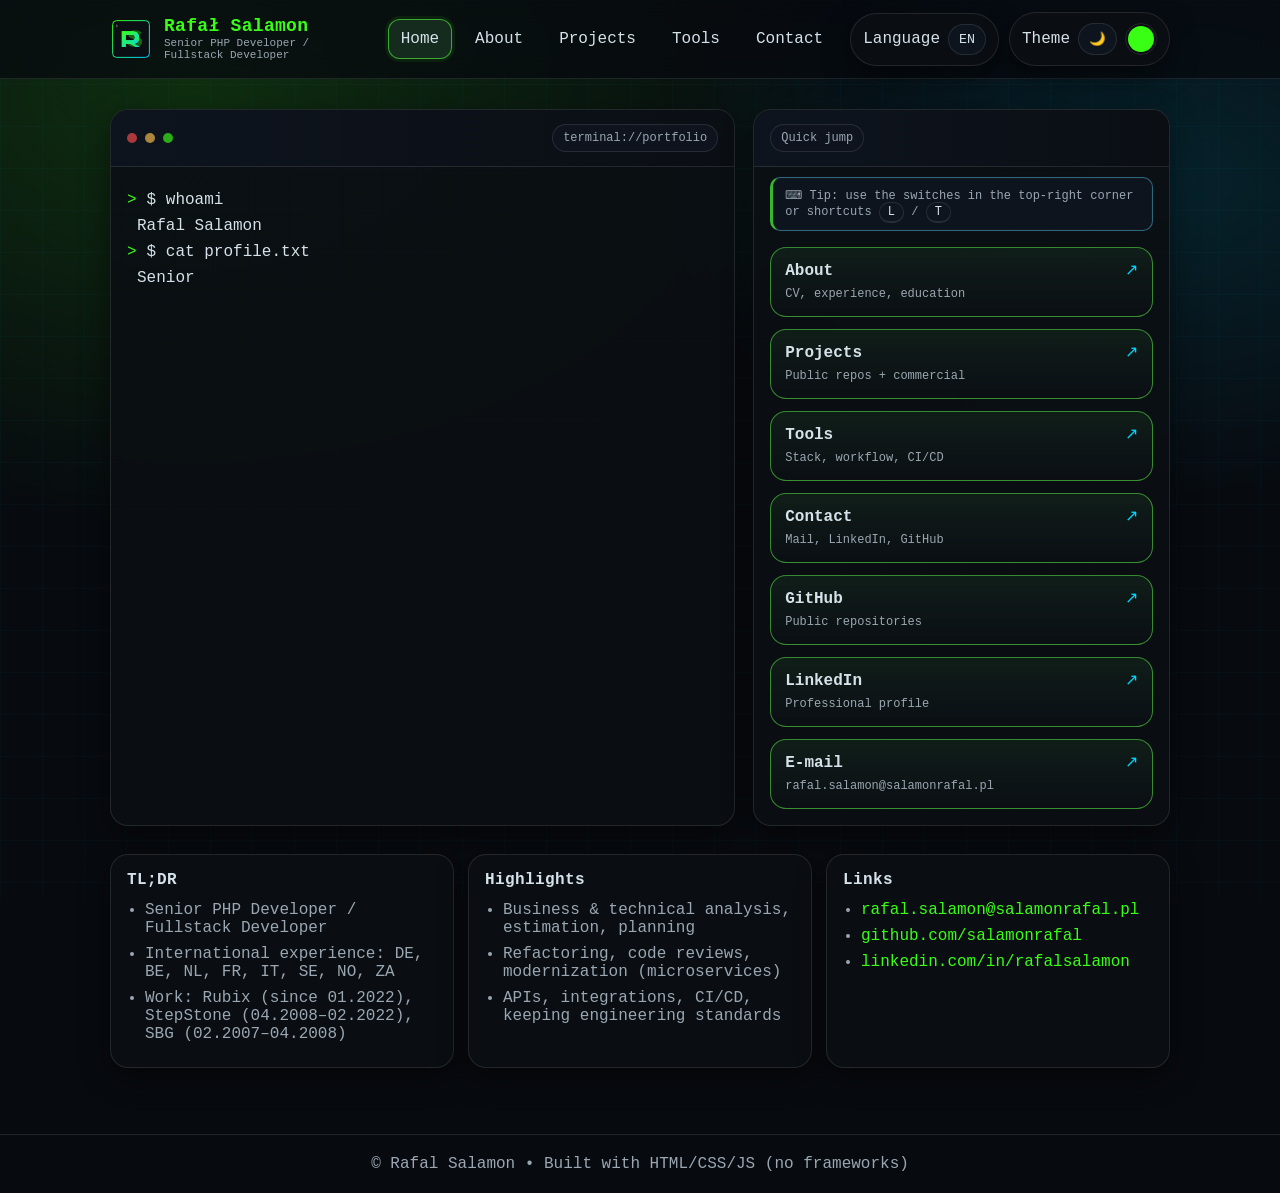
==== index.html @ 71217e41 "Update SEO metadata and add sitemap and robots.txt for improved site indexing" ====
<!doctype html>
<html lang="pl" data-theme="dark">
<head>
  <!-- Google tag (gtag.js) -->
  <script async src="https://www.googletagmanager.com/gtag/js?id=G-Z0D63QZ7HP"></script>
  <script>
    window.dataLayer = window.dataLayer || [];
    function gtag(){dataLayer.push(arguments);}
    gtag('js', new Date());

    gtag('config', 'G-Z0D63QZ7HP');
  </script>
  <meta charset="utf-8" />
  <meta name="viewport" content="width=device-width, initial-scale=1" />
  <meta name="description" content="Portfolio Rafała Salamona: Senior PHP Developer / Fullstack Developer. Projekty, doświadczenie, narzędzia i kontakt." />
  <meta name="robots" content="index,follow,max-image-preview:large" />
  <meta name="author" content="Rafał Salamon" />
  <meta name="theme-color" content="#0b0f12" />

  <link rel="canonical" href="https://www.salamonrafal.pl/" />
  <link rel="icon" href="assets/img/favicon.svg" type="image/svg+xml" />
  <link rel="stylesheet" href="assets/css/styles.css" />

  <meta property="og:locale" content="pl_PL" />
  <meta property="og:type" content="website" />
  <meta property="og:site_name" content="Rafał Salamon Portfolio" />
  <meta property="og:title" content="Rafał Salamon | Senior PHP Developer / Fullstack Developer" />
  <meta property="og:description" content="Portfolio Rafała Salamona: Senior PHP Developer / Fullstack Developer. Projekty, doświadczenie, narzędzia i kontakt." />
  <meta property="og:url" content="https://www.salamonrafal.pl/" />
  <meta property="og:image" content="https://www.salamonrafal.pl/assets/img/profile.jpg" />

  <meta name="twitter:card" content="summary_large_image" />
  <meta name="twitter:title" content="Rafał Salamon | Senior PHP Developer / Fullstack Developer" />
  <meta name="twitter:description" content="Portfolio Rafała Salamona: Senior PHP Developer / Fullstack Developer. Projekty, doświadczenie, narzędzia i kontakt." />
  <meta name="twitter:image" content="https://www.salamonrafal.pl/assets/img/profile.jpg" />

  <title>Rafał Salamon | Senior PHP Developer / Fullstack Developer</title>

  <script type="application/ld+json">{"@context":"https://schema.org","@type":"Person","name":"Rafał Salamon","jobTitle":"Senior PHP Developer / Fullstack Developer","url":"https://www.salamonrafal.pl/","image":"https://www.salamonrafal.pl/assets/img/profile.jpg","sameAs":[],"knowsAbout":["PHP","Laravel","Symfony","JavaScript","TypeScript","Docker","SQL"]}</script>
</head>

<body data-page-title="Rafał Salamon | Senior PHP Developer / Fullstack Developer">
  <header class="topbar">
    <div class="topbar-inner">
      <a class="brand" href="index.html" aria-label="Home">
        <img src="assets/img/logo.svg" alt="RS logo" />
        <div class="title">
          <strong>Rafał Salamon</strong>
          <span data-i18n="home_title">Senior PHP Developer / Fullstack Developer</span>
        </div>
      </a>

      <nav class="nav" aria-label="Primary">
        <a href="index.html" data-i18n="nav_home">Start</a>
        <a href="about.html" data-i18n="nav_about">O mnie</a>
        <a href="projects.html" data-i18n="nav_projects">Moje projekty</a>
        <a href="tools.html" data-i18n="nav_tools">Moje narzędzia</a>
        <a href="contact.html" data-i18n="nav_contact">Kontakt</a>
      </nav>

      <div class="actions">
        <button class="hamburger" data-action="toggle-menu" aria-label="Menu">☰</button>
        <div class="chip" title="Language / Język">
          <span data-i18n="chip_lang">Język</span>
          <button type="button" data-action="toggle-lang">PL</button>
        </div>
        <div class="chip" title="Theme / Motyw">
          <span data-i18n="chip_theme">Motyw</span>
          <button type="button" data-action="toggle-theme">🌙</button>
          <input class="color-input" type="color" data-action="accent-color" value="#39ff14" aria-label="Accent color" />
        </div>
      </div>
    </div>
  </header>

  <div class="mobile-drawer" role="dialog" aria-label="Mobile menu">
    <a href="index.html" data-i18n="nav_home">Start</a>
    <a href="about.html" data-i18n="nav_about">O mnie</a>
    <a href="projects.html" data-i18n="nav_projects">Moje projekty</a>
    <a href="tools.html" data-i18n="nav_tools">Moje narzędzia</a>
    <a href="contact.html" data-i18n="nav_contact">Kontakt</a>
    <div class="mobile-controls">
      <div class="chip mobile-preferences" title="User preferences / Preferencje użytkownika">
        <span data-i18n="chip_prefs">Preferencje</span>
        <div class="prefs-actions">
          <button type="button" data-action="toggle-lang">PL</button>
          <button type="button" data-action="toggle-theme">🌙</button>
          <input class="color-input" type="color" data-action="accent-color" value="#39ff14" aria-label="Accent color" />
        </div>
      </div>
    </div>
  </div>

  <main class="container">
    
<section class="hero">
  <div class="hero-grid">
    <div class="card">
      <div class="card-header">
        <div class="window-dots" aria-hidden="true">
          <span class="dot red"></span><span class="dot yellow"></span><span class="dot green"></span>
        </div>
        <span class="pill">terminal://portfolio</span>
      </div>
      <div class="terminal" id="terminal" aria-live="polite"></div>
    </div>

    <div class="card shortcuts-card">
      <div class="card-header">
        <span class="pill" data-i18n="home_recent">Szybki skrót</span>
      </div>
      <div class="shortcut-hint">⌨ <span data-i18n="home_tip">Wskazówka: użyj przełączników...</span> <span class="kbd">L</span> / <span class="kbd">T</span></div>
      <div class="quick-links">
        <a class="big-link" href="about.html"><strong data-i18n="home_links_about">O mnie</strong><span><span data-lang="pl">CV, doświadczenie, edukacja</span><span data-lang="en" style="display:none">CV, experience, education</span></span></a>
        <a class="big-link" href="projects.html"><strong data-i18n="home_links_projects">Projekty</strong><span><span data-lang="pl">Publiczne repo + komercyjne</span><span data-lang="en" style="display:none">Public repos + commercial</span></span></a>
        <a class="big-link" href="tools.html"><strong data-i18n="home_links_tools">Narzędzia</strong><span><span data-lang="pl">Stack, workflow, CI/CD</span><span data-lang="en" style="display:none">Stack, workflow, CI/CD</span></span></a>
        <a class="big-link" href="contact.html"><strong data-i18n="home_links_contact">Kontakt</strong><span><span data-lang="pl">Mail, LinkedIn, GitHub</span><span data-lang="en" style="display:none">Mail, LinkedIn, GitHub</span></span></a>
        <a class="big-link" href="https://github.com/salamonrafal" target="_blank" rel="noreferrer"><strong data-i18n="home_links_github">GitHub</strong><span><span data-lang="pl">Publiczne repozytoria</span><span data-lang="en" style="display:none">Public repositories</span></span></a>
        <a class="big-link" href="https://www.linkedin.com/in/rafalsalamon/" target="_blank" rel="noreferrer"><strong data-i18n="home_links_linkedin">LinkedIn</strong><span><span data-lang="pl">Profil zawodowy</span><span data-lang="en" style="display:none">Professional profile</span></span></a>
        <a class="big-link" href="mailto:rafal.salamon@salamonrafal.pl"><strong data-i18n="home_links_mail">E‑mail</strong><span>rafal.salamon@salamonrafal.pl</span></a>
      </div>
    </div>
  </div>
</section>

<section class="section">
  <div class="grid-3">
<div data-lang="pl">
    <div class="card list">
      <h2>TL;DR</h2>
      <ul>
        <li>Senior PHP Developer / Fullstack Developer</li>
        <li>Doświadczenie międzynarodowe: DE, BE, NL, FR, IT, SE, NO, RPA</li>
        <li>Praca: Rubix (od 01.2022), StepStone (04.2008–02.2022), SBG (02.2007–04.2008)</li>
      </ul>
    </div>
    <div class="card list">
      <h2>Highlights</h2>
      <ul>
        <li>Analiza biznesowa i techniczna, szacowanie, planowanie prac</li>
        <li>Refactoring, code review, modernizacja architektury (mikroserwisy)</li>
        <li>API, integracje, CI/CD, dbałość o standardy techniczne</li>
      </ul>
    </div>
    <div class="card list">
      <h2>Links</h2>
      <ul>
        <li><a href="mailto:rafal.salamon@salamonrafal.pl">rafal.salamon@salamonrafal.pl</a></li>
        <li><a href="https://github.com/salamonrafal" target="_blank" rel="noreferrer">github.com/salamonrafal</a></li>
        <li><a href="https://www.linkedin.com/in/rafalsalamon/" target="_blank" rel="noreferrer">linkedin.com/in/rafalsalamon</a></li>
      </ul>
    </div>
</div>
<div data-lang="en" style="display:none">
    <div class="card list">
      <h2>TL;DR</h2>
      <ul>
        <li>Senior PHP Developer / Fullstack Developer</li>
        <li>International experience: DE, BE, NL, FR, IT, SE, NO, ZA</li>
        <li>Work: Rubix (since 01.2022), StepStone (04.2008–02.2022), SBG (02.2007–04.2008)</li>
      </ul>
    </div>
    <div class="card list">
      <h2>Highlights</h2>
      <ul>
        <li>Business & technical analysis, estimation, planning</li>
        <li>Refactoring, code reviews, modernization (microservices)</li>
        <li>APIs, integrations, CI/CD, keeping engineering standards</li>
      </ul>
    </div>
    <div class="card list">
      <h2>Links</h2>
      <ul>
        <li><a href="mailto:rafal.salamon@salamonrafal.pl">rafal.salamon@salamonrafal.pl</a></li>
        <li><a href="https://github.com/salamonrafal" target="_blank" rel="noreferrer">github.com/salamonrafal</a></li>
        <li><a href="https://www.linkedin.com/in/rafalsalamon/" target="_blank" rel="noreferrer">linkedin.com/in/rafalsalamon</a></li>
      </ul>
    </div>
</div>
  </div>
</section>

  </main>

  <footer class="footer">
    <div class="footer-text">© Rafał Salamon • Zbudowane w HTML/CSS/JS (bez frameworków)</div>
  </footer>

  <script src="assets/js/app.js"></script>
</body>
</html>
---- assets/css/styles.css ----
/* Rafal Salamon – Terminal Portfolio */
:root{
  --bg: #070a0f;
  --panel: #0b0f14;
  --panel-2: #0f1520;
  --text: #d6e2ea;
  --muted: #9aa7b2;
  --accent: #39ff14;
  --accent-2: #00d4ff;
  --danger:#ff4d4d;
  --border: rgba(255,255,255,.10);
  --shadow: 0 10px 30px rgba(0,0,0,.45);
  --radius: 18px;
  --link: #39ff14;
  --link-bg: rgba(57,255,20,.12);
  --scan: rgba(57,255,20,.06);
  --grid: rgba(0,212,255,.06);
  --focus: rgba(0,212,255,.45);
  --maxw: 1100px;
  --font: ui-monospace, SFMono-Regular, Menlo, Monaco, Consolas, "Liberation Mono", "Courier New", monospace;
}

[data-theme="light"]{
  --bg:#f6f8fb;
  --panel:#ffffff;
  --panel-2:#f1f4f8;
  --text:#0d1520;
  --muted:#4a5563;
  --border: rgba(13,21,32,.12);
  --shadow: 0 10px 30px rgba(13,21,32,.12);
  --scan: rgba(0,212,255,.08);
  --grid: rgba(13,21,32,.05);
  --link:#0b66ff;
  --link-bg: rgba(11,102,255,.10);
}

*{box-sizing:border-box;}
html,body{min-height:100%;}
html{
  background: radial-gradient(1200px 800px at 15% 10%, rgba(57,255,20,.15), transparent 55%),
              radial-gradient(900px 600px at 90% 20%, rgba(0,212,255,.12), transparent 55%),
              var(--bg);
  background-attachment: fixed;
  background-repeat: no-repeat;
  background-size: cover;
}

body{
  margin:0;
  overscroll-behavior: none;
  font-family:var(--font);
  background: transparent;
  color:var(--text);
  overflow-x:hidden;
}

/* subtle grid */
html::before{
  content:"";
  position:fixed; inset:0;
  z-index:-1;
  background-image:
    linear-gradient(to right, var(--grid) 1px, transparent 1px),
    linear-gradient(to bottom, var(--grid) 1px, transparent 1px);
  background-size: 42px 42px;
  pointer-events:none;
  opacity:.55;
}

/* scanline */
html::after{
  content:"";
  position:fixed; inset:-20% 0 0 0;
  z-index:-1;
  background: linear-gradient(to bottom, transparent 0%, var(--scan) 50%, transparent 100%);
  height: 180px;
  animation: scan 8s linear infinite;
  pointer-events:none;
  mix-blend-mode: screen;
  opacity:.85;
}

@keyframes scan{from{transform:translateY(-40vh);}to{transform:translateY(120vh);}}

a{color:var(--link); text-decoration:none;}
a:hover{ text-decoration:underline; }

.container{max-width:var(--maxw); margin:0 auto; padding: 20px;}

/* Topbar */
.topbar{
  position:sticky; top:0; z-index:50;
  backdrop-filter: blur(12px);
  background: color-mix(in oklab, var(--bg) 74%, transparent);
  border-bottom:1px solid var(--border);
}
.topbar-inner{display:flex; align-items:center; justify-content:space-between; gap:14px; padding:12px 20px; max-width:var(--maxw); margin:0 auto;}
.brand{display:flex; align-items:center; gap:12px;}
.brand img{width:42px; height:42px;}
.brand .title{display:flex; flex-direction:column; align-items:flex-start; line-height:1.1; min-width:0;}
.brand .title strong{
  font-size:18px;
  letter-spacing:.3px;
  white-space:nowrap;
  overflow:hidden;
  text-overflow:ellipsis;
}
.brand .title span{font-size:11px; color:var(--muted);}

.nav{display:flex; align-items:center; gap:10px;}
.nav a{
  padding:10px 12px;
  border:1px solid transparent;
  border-radius:12px;
  color:var(--text);
  background:transparent;
  white-space:nowrap;
}
.nav a.active{
  border-color: color-mix(in oklab, var(--accent) 55%, var(--border));
  background: color-mix(in oklab, var(--panel) 86%, var(--accent) 14%);
  box-shadow: 0 0 0 3px rgba(57,255,20,.08);
}
.nav a:hover{border-color:var(--border); background: color-mix(in oklab, var(--panel) 90%, white 10%); text-decoration:none;}

.actions{display:flex; align-items:center; gap:10px;}
.chip{
  display:inline-flex; align-items:center; gap:8px;
  padding:10px 12px;
  border:1px solid var(--border);
  border-radius:999px;
  background: color-mix(in oklab, var(--panel) 92%, transparent);
  box-shadow: var(--shadow);
}
.chip button{
  font-family:inherit;
  border:1px solid var(--border);
  background: color-mix(in oklab, var(--panel-2) 92%, transparent);
  color:var(--text);
  padding:7px 10px;
  border-radius:999px;
  cursor:pointer;
}
.chip button:hover{border-color:color-mix(in oklab, var(--accent-2) 55%, var(--border));}
.color-input{
  width:32px;
  height:32px;
  padding:0;
  border:1px solid var(--border);
  border-radius:999px;
  background:transparent;
  cursor:pointer;
}
.color-input::-webkit-color-swatch-wrapper{padding:2px;}
.color-input::-webkit-color-swatch{
  border:none;
  border-radius:999px;
}
.color-input::-moz-color-swatch{
  border:none;
  border-radius:999px;
}

/* Mobile menu */
.hamburger{display:none; width:44px; height:44px; border-radius:12px; border:1px solid var(--border); background: color-mix(in oklab, var(--panel) 92%, transparent); color:var(--text); cursor:pointer;}
.hamburger:focus{outline:3px solid var(--focus); outline-offset:2px;}

.mobile-drawer{
  position:fixed; top:64px; right:16px; left:16px;
  background: var(--panel);
  border:1px solid var(--border);
  border-radius: var(--radius);
  box-shadow: var(--shadow);
  padding:12px;
  display:none;
  z-index:60;
}
.mobile-drawer.open{display:block; animation: pop .14s ease-out;}
@keyframes pop{from{transform:translateY(-8px); opacity:.0;}to{transform:translateY(0); opacity:1;}}
.mobile-drawer a{display:block; padding:12px 12px; border-radius:12px; border:1px solid var(--border); margin:8px 0; color:var(--text); background: color-mix(in oklab, var(--panel-2) 90%, transparent);} 

/* Main */
.hero{padding: 10px 0 18px;}
.hero-grid{display:grid; grid-template-columns: 1.2fr .8fr; gap:18px; align-items:stretch;}

.card{
  background: color-mix(in oklab, var(--panel) 94%, transparent);
  border:1px solid var(--border);
  border-radius: var(--radius);
  box-shadow: var(--shadow);
  overflow:hidden;
}
.contact-card{overflow:visible;}
.card-header{
  display:flex; align-items:center; justify-content:space-between;
  padding:14px 16px;
  border-bottom:1px solid var(--border);
  background: linear-gradient(90deg, color-mix(in oklab, var(--panel-2) 85%, transparent), color-mix(in oklab, var(--panel) 85%, transparent));
}
.shortcut-hint{
  margin:10px 16px 0;
  padding:10px 12px;
  color:var(--muted);
  font-size:12px;
  line-height:1.35;
  border:1px solid color-mix(in oklab, var(--accent-2) 35%, var(--border));
  border-left:3px solid color-mix(in oklab, var(--accent) 65%, var(--border));
  border-radius:10px;
  background: color-mix(in oklab, var(--panel-2) 92%, transparent);
  box-shadow: inset 0 0 0 1px rgba(255,255,255,.02);
}
.window-dots{display:flex; gap:8px;}
.dot{width:10px; height:10px; border-radius:50%; background:rgba(255,255,255,.15);}
.dot.red{background:rgba(255,77,77,.65);} .dot.yellow{background:rgba(255,196,77,.65);} .dot.green{background:rgba(57,255,20,.65);}

.terminal{padding:16px; min-height:280px; position:relative;}
.terminal .line{display:flex; gap:10px; margin:8px 0;}
.prompt{color:var(--accent);}
.cursor{display:inline-block; width:10px; height:18px; background:var(--accent); margin-left:4px; animation: blink 1.1s step-end infinite; vertical-align:middle;}
@keyframes blink{50%{opacity:0;}}

.kbd{border:1px solid var(--border); border-bottom-width:2px; background: color-mix(in oklab, var(--panel-2) 92%, transparent); padding:2px 8px; border-radius:10px; color:var(--text);}

.quick-links{display:flex; flex-wrap:wrap; gap:12px; padding:16px;}
.big-link{
  flex:1 1 190px;
  border:1px solid color-mix(in oklab, var(--accent) 45%, var(--border));
  border-radius:16px;
  padding:14px 14px;
  background: linear-gradient(180deg, color-mix(in oklab, var(--link-bg) 65%, var(--panel) 35%), var(--panel));
  color:var(--text);
  text-decoration:none;
  position:relative;
}
.big-link strong{display:block; margin-bottom:4px;}
.big-link span{color:var(--muted); font-size:12px;}
.big-link:hover{box-shadow: 0 14px 34px rgba(0,0,0,.25);}
.big-link::after{content: '↗'; position:absolute; top:12px; right:14px; color:var(--accent-2);}

.section{padding: 10px 0 46px;}
.section.section-compact{padding-bottom:18px;}
.section h2{margin:0 0 12px; font-size:16px; letter-spacing:.4px;}

.grid-3{display:grid; grid-template-columns: repeat(3, 1fr); gap:14px;}
.grid-2{display:grid; grid-template-columns: repeat(2, 1fr); gap:14px;}

/* Fix: language wrappers should not break CSS grids (children act as grid items) */
.grid-3 > [data-lang],
.grid-2 > [data-lang]{
  display: contents;
}

.pill{display:inline-flex; align-items:center; gap:8px; padding:6px 10px; border-radius:999px; border:1px solid var(--border); background: color-mix(in oklab, var(--panel-2) 90%, transparent); color:var(--muted); font-size:12px;}

.list{padding:16px;}
.list ul{margin:0; padding-left:18px; color:var(--muted);} 
.list li{margin:8px 0;}

.project-card{padding:16px;}
.project-card h3{margin:0 0 8px; font-size:14px;}
.tags{display:flex; flex-wrap:wrap; gap:8px; margin:10px 0 14px;}
.tag{font-size:12px; padding:4px 10px; border-radius:999px; border:1px solid var(--border); background: color-mix(in oklab, var(--panel-2) 90%, transparent); color:var(--muted);}
.project-actions{display:flex; gap:10px; flex-wrap:wrap;}
.btn{
  display:inline-flex; align-items:center; justify-content:center;
  gap:8px;
  padding:10px 12px;
  border-radius:12px;
  border:1px solid color-mix(in oklab, var(--accent-2) 30%, var(--border));
  background: color-mix(in oklab, var(--panel-2) 88%, transparent);
  color:var(--text);
  text-decoration:none;
  cursor:pointer;
}
.btn.primary{border-color: color-mix(in oklab, var(--accent) 45%, var(--border)); background: color-mix(in oklab, var(--link-bg) 75%, var(--panel) 25%);} 
.btn:hover{text-decoration:none;} 

.method-icon{
  display:inline-flex;
  align-items:center;
  justify-content:center;
  min-width:24px;
  height:24px;
  padding:0 6px;
  border-radius:8px;
  border:1px solid var(--border);
  background: color-mix(in oklab, var(--panel) 88%, transparent);
  color:var(--muted);
  font-size:11px;
  line-height:1;
}

.button-group{
  display:inline-flex;
  align-items:stretch;
}
.button-group > .btn{
  border-radius:0;
}
.button-group > .btn:first-child{
  border-top-left-radius:12px;
  border-bottom-left-radius:12px;
}
.button-group > .btn:last-child{
  border-top-right-radius:12px;
  border-bottom-right-radius:12px;
}
.button-group > .btn + .btn{
  margin-left:-1px;
}

.copy-icon-btn{
  position:relative;
  min-width:42px;
  padding:10px;
  line-height:1;
}
.copy-icon-btn::after{
  content: attr(data-tooltip);
  position:absolute;
  left:50%;
  top:calc(100% + 8px);
  transform:translateX(-50%);
  opacity:0;
  pointer-events:none;
  white-space:nowrap;
  font-size:12px;
  color:var(--text);
  background: color-mix(in oklab, var(--panel-2) 94%, transparent);
  border:1px solid var(--border);
  border-radius:10px;
  padding:6px 8px;
  box-shadow: var(--shadow);
  transition: opacity .14s ease, top .14s ease;
  z-index:20;
}
.copy-icon-btn:hover::after,
.copy-icon-btn:focus-visible::after{
  opacity:1;
  top:calc(100% + 10px);
}

.form{padding:16px;}
.field{display:flex; flex-direction:column; gap:8px; margin:12px 0;}
label{font-size:12px; color:var(--muted);} 
input, textarea{
  font-family:inherit;
  border:1px solid var(--border);
  border-radius:14px;
  padding:12px;
  background: color-mix(in oklab, var(--panel-2) 92%, transparent);
  color:var(--text);
}
textarea{min-height:120px; resize:vertical;}
input:focus, textarea:focus{outline:3px solid var(--focus); outline-offset:2px;}






/* About: photo + summary (single panel) */
.profile-combo{
  display:flex;
  gap:16px;
  padding:16px;
  align-items:flex-start;
}
.profile-media{flex: 0 0 auto;}
.profile-summary{flex: 1 1 auto; min-width: 0;}
.profile-summary ul{margin:0; padding-left:18px; color:var(--muted);}
.profile-summary li{margin:8px 0;}
.profile-summary a{
  overflow-wrap:anywhere;
  word-break:break-word;
}

.profile-img{
  width:100%;
  display:block;
  border-radius: 16px;
  border:1px solid var(--border);
  box-shadow: 0 12px 30px rgba(0,0,0,.18);
  aspect-ratio: 1 / 1;
  object-fit: cover;
}
.profile-img--sm{
  width: 160px;
  height: 160px;
}

@media (max-width: 900px){
  .profile-combo{flex-direction:column;}
  .profile-img--sm{width: 100%; height: auto; max-width: 320px;}
}

.footer{border-top:1px solid var(--border); padding:20px; color:var(--muted); text-align:center;}

/* Responsive */
@media (max-width: 900px){
  .hero-grid{grid-template-columns:1fr;}
  .grid-3{grid-template-columns:1fr;}
  .grid-2{grid-template-columns:1fr;}
  .nav{display:none;}
  .hamburger{display:inline-flex; align-items:center; justify-content:center;}
}

@media (max-width: 768px){
  .hero{padding:10px 0 14px;}
  .topbar-inner{
    flex-wrap:nowrap;
    gap:8px;
  }
  .brand{
    flex:1 1 auto;
    min-width:0;
  }
  .actions{
    flex:0 0 auto;
    gap:6px;
  }
  .actions .chip{
    display:none;
  }
  .mobile-controls{
    margin-top:10px;
    display:block;
  }
  .mobile-controls .chip{
    width:100%;
    justify-content:flex-start;
    box-shadow:none;
  }
  .mobile-preferences{
    display:flex;
    align-items:center;
    gap:8px;
    flex-wrap:nowrap;
  }
  .mobile-preferences > span{
    white-space:nowrap;
  }
  .prefs-actions{
    margin-left:auto;
    display:inline-flex;
    align-items:center;
    gap:6px;
    flex-wrap:nowrap;
  }
  .profile-media{
    width:100%;
    display:flex;
    justify-content:center;
  }
}

@media (max-width: 480px){
  .container{padding:12px;}
  .hero{padding:10px 0 12px;}
  .topbar-inner{
    flex-wrap:nowrap;
    gap:8px;
    padding:10px 12px;
  }
  .brand{
    flex:1 1 auto;
    min-width:0;
    gap:10px;
  }
  .brand img{width:34px; height:34px;}
  .brand .title strong{font-size:16px;}
  .brand .title span{display:none;}
  .actions{
    flex:0 0 auto;
    justify-content:flex-end;
    gap:6px;
  }
  .chip{padding:6px 8px;}
  .actions .chip > span{display:none;}
  .mobile-drawer{top:106px; left:12px; right:12px;}
  .card-header{padding:12px;}
  .pill{font-size:11px; padding:5px 8px;}
  .quick-links{padding:12px;}
  .button-group{
    width:100%;
    min-width:0;
  }
  .button-group > .btn:first-child{
    flex:1 1 auto;
    min-width:0;
    justify-content:flex-start;
    overflow:hidden;
    text-overflow:ellipsis;
    white-space:nowrap;
  }
  .button-group > .copy-icon-btn{
    flex:0 0 42px;
  }
  .mobile-preferences > span{
    display:inline-flex;
    font-size:12px;
  }
  .profile-combo{
    padding:12px;
    gap:10px;
  }
  .profile-media{
    width:100%;
    display:flex;
    justify-content:center;
  }
  .profile-img--sm{
    width:120px;
    height:120px;
    max-width:120px;
  }
  .profile-summary ul{
    padding-left:16px;
  }
}

@media (max-width: 360px){
  .topbar-inner{padding:8px 10px;}
  .brand .title strong{
    font-size:14px;
    white-space:nowrap;
    overflow:hidden;
    text-overflow:ellipsis;
    max-width:130px;
  }
  .actions{gap:4px;}
  .chip{padding:5px 6px;}
  .chip button{padding:6px 8px;}
  .color-input{width:28px; height:28px;}
  .mobile-drawer{top:100px; left:10px; right:10px;}
}

/* Reduced motion */
@media (prefers-reduced-motion: reduce){
  html::after{animation:none;}
  .cursor{animation:none;}
}
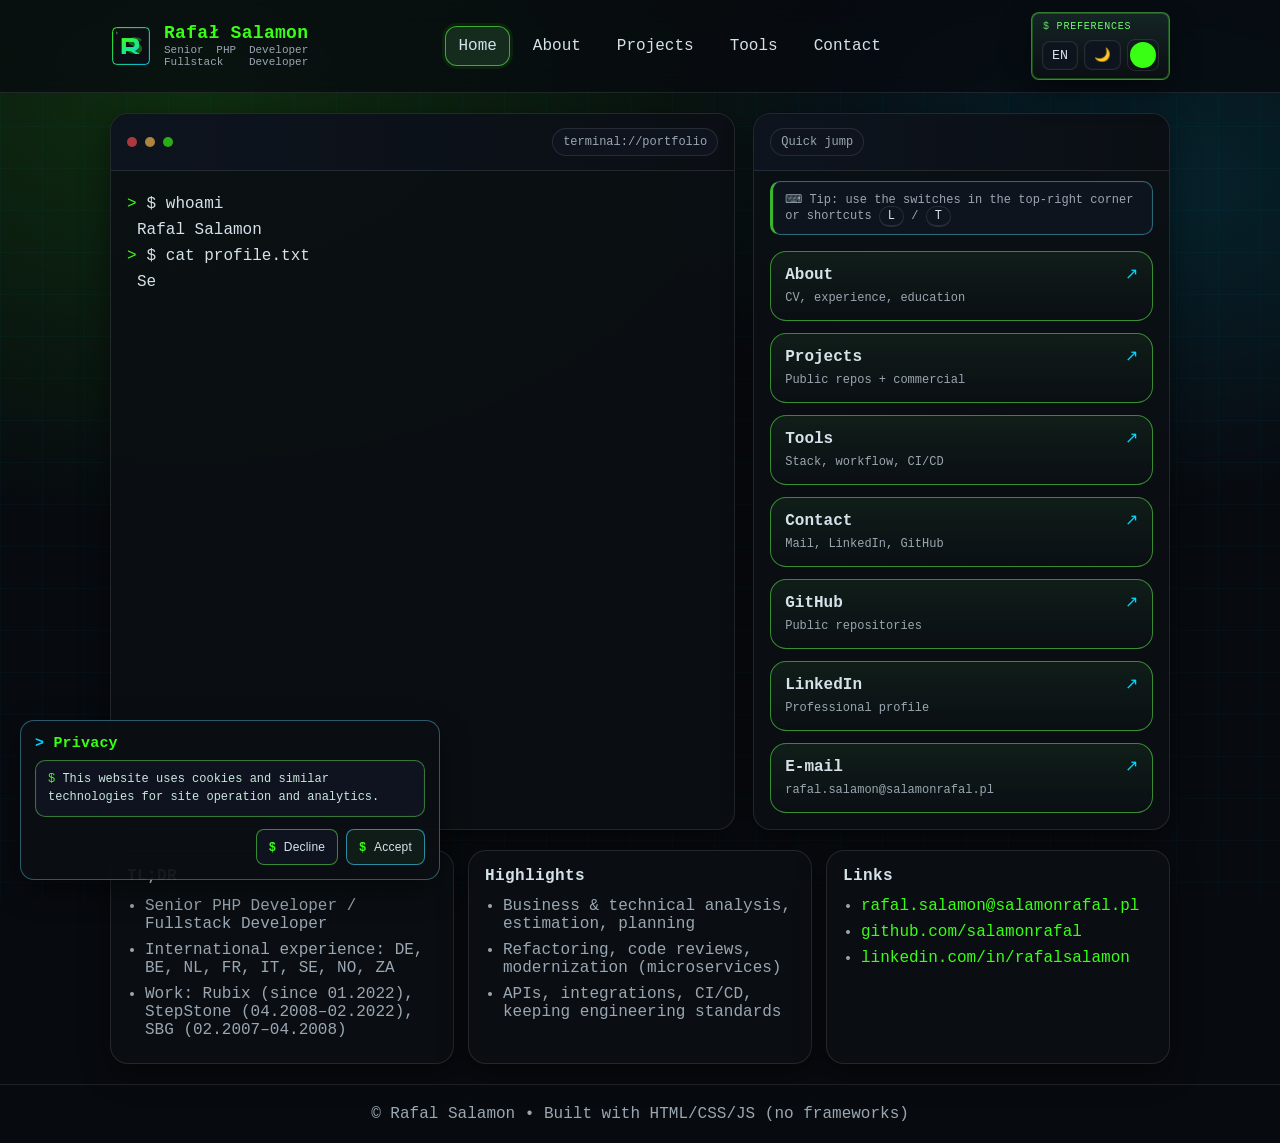
==== commit 2a9281cf: "Refactor user preferences controls and improve layout consistency across all pages" ====
--- a/index.html
+++ b/index.html
@@ -46,7 +46,8 @@
         <img src="assets/img/logo.svg" alt="RS logo" />
         <div class="title">
           <strong>Rafał Salamon</strong>
-          <span data-i18n="home_title">Senior PHP Developer / Fullstack Developer</span>
+          <span data-i18n="home_title">Senior PHP Developer
+Fullstack Developer</span>
         </div>
       </a>
 
@@ -60,14 +61,13 @@
 
       <div class="actions">
         <button class="hamburger" data-action="toggle-menu" aria-label="Menu">☰</button>
-        <div class="chip" title="Language / Język">
-          <span data-i18n="chip_lang">Język</span>
-          <button type="button" data-action="toggle-lang">PL</button>
-        </div>
-        <div class="chip" title="Theme / Motyw">
-          <span data-i18n="chip_theme">Motyw</span>
-          <button type="button" data-action="toggle-theme">🌙</button>
-          <input class="color-input" type="color" data-action="accent-color" value="#39ff14" aria-label="Accent color" />
+        <div class="chip preferences-chip">
+          <span class="prefs-heading" data-i18n="chip_prefs">Preferencje</span>
+          <div class="prefs-actions">
+            <button type="button" data-action="toggle-lang" data-i18n-tooltip="prefs_lang_hint" data-tooltip="Przełącza język strony">PL</button>
+            <button type="button" data-action="toggle-theme" data-i18n-tooltip="prefs_theme_hint" data-tooltip="Przełącza motyw jasny/ciemny">🌙</button>
+            <span class="prefs-color-wrap" data-i18n-tooltip="prefs_color_hint" data-tooltip="Zmienia kolor akcentu interfejsu"><input class="color-input" type="color" data-action="accent-color" value="#39ff14" aria-label="Accent color" /></span>
+          </div>
         </div>
       </div>
     </div>
--- a/assets/css/styles.css
+++ b/assets/css/styles.css
@@ -97,15 +97,24 @@
 .topbar-inner{display:flex; align-items:center; justify-content:space-between; gap:14px; padding:12px 20px; max-width:var(--maxw); margin:0 auto;}
 .brand{display:flex; align-items:center; gap:12px;}
 .brand img{width:42px; height:42px;}
-.brand .title{display:flex; flex-direction:column; align-items:flex-start; line-height:1.1; min-width:0;}
+.brand .title{display:flex; flex-direction:column; align-items:stretch; line-height:1.1; min-width:0;}
 .brand .title strong{
+  display:block;
   font-size:18px;
   letter-spacing:.3px;
   white-space:nowrap;
   overflow:hidden;
   text-overflow:ellipsis;
 }
-.brand .title span{font-size:11px; color:var(--muted);}
+.brand .title span{
+  display:block;
+  width:100%;
+  font-size:11px;
+  color:var(--muted);
+  white-space:pre-line;
+  text-align:justify;
+  text-align-last:justify;
+}
 
 .nav{display:flex; align-items:center; gap:10px;}
 .nav a{
@@ -142,6 +151,81 @@
   cursor:pointer;
 }
 .chip button:hover{border-color:color-mix(in oklab, var(--accent-2) 55%, var(--border));}
+.preferences-chip{
+  flex-direction:column;
+  align-items:flex-start;
+  gap:6px;
+  border-radius:8px;
+  padding:8px 10px;
+  border-color: color-mix(in oklab, var(--accent) 38%, var(--border));
+  background: linear-gradient(
+    180deg,
+    color-mix(in oklab, var(--panel-2) 92%, var(--accent) 8%),
+    color-mix(in oklab, var(--panel) 96%, transparent)
+  );
+  box-shadow:
+    inset 0 0 0 1px color-mix(in oklab, var(--accent) 24%, transparent),
+    var(--shadow);
+}
+.prefs-heading{
+  font-size:10px;
+  color:color-mix(in oklab, var(--accent) 78%, var(--text) 22%);
+  line-height:1.2;
+  margin-left:1px;
+  letter-spacing:.08em;
+  text-transform:uppercase;
+}
+.prefs-heading::before{
+  content: "$ ";
+  opacity:.85;
+}
+.prefs-actions{
+  display:inline-flex;
+  align-items:center;
+  gap:6px;
+  flex-wrap:nowrap;
+  margin-left:0;
+}
+.preferences-chip .prefs-actions button{
+  border-radius:8px;
+  padding:6px 9px;
+  background: color-mix(in oklab, var(--panel-2) 90%, transparent);
+  box-shadow: inset 0 0 0 1px rgba(255,255,255,.02);
+}
+.preferences-chip .color-input{
+  border-radius:8px;
+}
+.preferences-chip .prefs-color-wrap{
+  display:inline-flex;
+  align-items:center;
+}
+.preferences-chip .prefs-actions [data-i18n-tooltip]{
+  position:relative;
+}
+.preferences-chip .prefs-actions [data-i18n-tooltip]::after{
+  content: attr(data-tooltip);
+  position:absolute;
+  left:50%;
+  top:calc(100% + 8px);
+  transform:translateX(-50%);
+  opacity:0;
+  pointer-events:none;
+  white-space:nowrap;
+  font-size:11px;
+  color:var(--text);
+  background: color-mix(in oklab, var(--panel-2) 96%, transparent);
+  border:1px solid color-mix(in oklab, var(--accent) 35%, var(--border));
+  border-radius:8px;
+  padding:5px 8px;
+  box-shadow: var(--shadow);
+  z-index:30;
+  transition: opacity .12s ease, transform .12s ease;
+}
+.preferences-chip .prefs-actions [data-i18n-tooltip]:hover::after,
+.preferences-chip .prefs-actions [data-i18n-tooltip]:focus-visible::after{
+  opacity:1;
+  transform:translateX(-50%) translateY(2px);
+}
 .color-input{
   width:32px;
   height:32px;
@@ -167,12 +251,16 @@
 
 .mobile-drawer{
   position:fixed; top:64px; right:16px; left:16px;
+  bottom:16px;
   background: var(--panel);
   border:1px solid var(--border);
   border-radius: var(--radius);
   box-shadow: var(--shadow);
   padding:12px;
   display:none;
+  overflow-y:auto;
+  overscroll-behavior:contain;
+  -webkit-overflow-scrolling: touch;
   z-index:60;
 }
 .mobile-drawer.open{display:block; animation: pop .14s ease-out;}
@@ -180,7 +268,7 @@
 .mobile-drawer a{display:block; padding:12px 12px; border-radius:12px; border:1px solid var(--border); margin:8px 0; color:var(--text); background: color-mix(in oklab, var(--panel-2) 90%, transparent);} 
 
 /* Main */
-.hero{padding: 10px 0 18px;}
+.hero{padding:0;}
 .hero-grid{display:grid; grid-template-columns: 1.2fr .8fr; gap:18px; align-items:stretch;}
 
 .card{
@@ -191,6 +279,10 @@
   overflow:hidden;
 }
 .contact-card{overflow:visible;}
+.contact-card .card-header{
+  border-top-left-radius: var(--radius);
+  border-top-right-radius: var(--radius);
+}
 .card-header{
   display:flex; align-items:center; justify-content:space-between;
   padding:14px 16px;
@@ -237,9 +329,31 @@
 .big-link:hover{box-shadow: 0 14px 34px rgba(0,0,0,.25);}
 .big-link::after{content: '↗'; position:absolute; top:12px; right:14px; color:var(--accent-2);}
 
-.section{padding: 10px 0 46px;}
-.section.section-compact{padding-bottom:18px;}
+.section{padding:0;}
+.section.section-compact{padding:0;}
+.container > .hero,
+.container > .section{
+  margin:0;
+}
+.container > .hero + .section,
+.container > .section + .section,
+.container > .section + .hero{
+  margin-top:20px;
+}
 .section h2{margin:0 0 12px; font-size:16px; letter-spacing:.4px;}
+.projects-subsection-title{
+  margin: 4px 0 14px;
+  padding:10px 12px;
+  font-size:16px;
+  letter-spacing:.5px;
+  border:1px solid color-mix(in oklab, var(--accent-2) 30%, var(--border));
+  border-left:3px solid color-mix(in oklab, var(--accent) 65%, var(--border));
+  border-radius:12px;
+  background: linear-gradient(90deg, color-mix(in oklab, var(--panel-2) 92%, transparent), color-mix(in oklab, var(--panel) 90%, transparent));
+}
+.projects-subsection-title + .grid-3{
+  margin-bottom:20px;
+}
 
 .grid-3{display:grid; grid-template-columns: repeat(3, 1fr); gap:14px;}
 .grid-2{display:grid; grid-template-columns: repeat(2, 1fr); gap:14px;}
@@ -396,6 +510,150 @@
 
 .footer{border-top:1px solid var(--border); padding:20px; color:var(--muted); text-align:center;}
 
+.back-to-top{
+  position: fixed;
+  right: 20px;
+  bottom: 20px;
+  z-index: 80;
+  display: inline-flex;
+  align-items: center;
+  gap: 8px;
+  padding: 10px 14px;
+  border-radius: 12px;
+  border: 1px solid color-mix(in oklab, var(--accent) 45%, var(--border));
+  background: color-mix(in oklab, var(--panel-2) 90%, transparent);
+  color: var(--text);
+  font-family: inherit;
+  font-size: 12px;
+  cursor: pointer;
+  box-shadow: var(--shadow);
+  opacity: 0;
+  transform: translateY(10px);
+  pointer-events: none;
+  transition: opacity .14s ease, transform .14s ease, border-color .14s ease, background .14s ease;
+}
+.back-to-top-icon{
+  position: relative;
+  width: 14px;
+  height: 14px;
+  border: 1px solid color-mix(in oklab, var(--accent) 45%, var(--border));
+  border-radius: 4px;
+  background: color-mix(in oklab, var(--panel) 85%, transparent);
+}
+.back-to-top-icon::before{
+  content: "";
+  position: absolute;
+  left: 6px;
+  top: 3px;
+  width: 1px;
+  height: 7px;
+  background: var(--accent);
+}
+.back-to-top-icon::after{
+  content: "";
+  position: absolute;
+  left: 4px;
+  top: 3px;
+  width: 5px;
+  height: 5px;
+  border-top: 1px solid var(--accent);
+  border-left: 1px solid var(--accent);
+  transform: rotate(45deg);
+}
+.back-to-top:hover{
+  border-color: var(--border);
+  background: color-mix(in oklab, var(--panel) 90%, white 10%);
+}
+.back-to-top:focus-visible{
+  outline: 3px solid var(--focus);
+  outline-offset: 2px;
+}
+.back-to-top.is-visible{
+  opacity: 1;
+  transform: translateY(0);
+  pointer-events: auto;
+}
+
+.privacy-popup{
+  position: fixed;
+  left: 20px;
+  bottom: 20px;
+  z-index: 90;
+  width: min(420px, calc(100vw - 24px));
+  padding: 14px;
+  border: 1px solid color-mix(in oklab, var(--accent-2) 30%, var(--border));
+  border-radius: 14px;
+  background: color-mix(in oklab, var(--panel) 95%, transparent);
+  box-shadow: var(--shadow);
+  animation: pop .14s ease-out;
+  transition: opacity .16s ease, transform .16s ease;
+}
+.privacy-popup.is-hidden{
+  opacity: 0;
+  transform: translateY(8px);
+}
+.privacy-popup-title{
+  margin: 0 0 8px;
+  font-size: 15px;
+  color: var(--accent);
+  letter-spacing: .2px;
+}
+.privacy-popup-title::before{
+  content: "> ";
+  color: var(--accent-2);
+}
+.privacy-popup-text{
+  margin: 0;
+  padding: 10px 12px;
+  border: 1px solid color-mix(in oklab, var(--accent) 35%, var(--border));
+  border-radius: 10px;
+  background: color-mix(in oklab, var(--panel-2) 94%, transparent);
+  color: color-mix(in oklab, var(--text) 90%, var(--accent) 10%);
+  font-size: 12px;
+  line-height: 1.45;
+  box-shadow: inset 0 0 0 1px rgba(255,255,255,.02);
+}
+.privacy-popup-text::before{
+  content: "$ ";
+  color: var(--accent);
+}
+.privacy-popup-actions{
+  display: flex;
+  justify-content: flex-end;
+  gap: 8px;
+  margin-top: 12px;
+}
+.privacy-popup-actions .btn{
+  border-radius: 8px;
+  border-color: color-mix(in oklab, var(--accent) 45%, var(--border));
+  background: color-mix(in oklab, var(--panel-2) 94%, transparent);
+  font-size: 12px;
+  letter-spacing: .2px;
+}
+.privacy-popup-actions .btn::before{
+  content: "$";
+  color: var(--accent);
+  font-weight: 700;
+}
+.privacy-popup-actions .btn.primary{
+  border-color: color-mix(in oklab, var(--accent-2) 55%, var(--border));
+  background: color-mix(in oklab, var(--link-bg) 62%, var(--panel) 38%);
+}
+.privacy-popup-actions .btn:hover{
+  background: color-mix(in oklab, var(--panel) 85%, white 15%);
+  border-color: var(--accent-2);
+}
+.privacy-popup-actions .btn:focus-visible{
+  outline: 2px solid color-mix(in oklab, var(--accent-2) 55%, var(--focus));
+  outline-offset: 1px;
+}
+
+@media (min-width: 901px){
+  .back-to-top{
+    right: max(20px, calc((100vw - var(--maxw)) / 2 + 20px));
+  }
+}
+
 /* Responsive */
 @media (max-width: 900px){
   .hero-grid{grid-template-columns:1fr;}
@@ -403,25 +661,7 @@
   .grid-2{grid-template-columns:1fr;}
   .nav{display:none;}
   .hamburger{display:inline-flex; align-items:center; justify-content:center;}
-}
-
-@media (max-width: 768px){
-  .hero{padding:10px 0 14px;}
-  .topbar-inner{
-    flex-wrap:nowrap;
-    gap:8px;
-  }
-  .brand{
-    flex:1 1 auto;
-    min-width:0;
-  }
-  .actions{
-    flex:0 0 auto;
-    gap:6px;
-  }
-  .actions .chip{
-    display:none;
-  }
+  .actions .chip{display:none;}
   .mobile-controls{
     margin-top:10px;
     display:block;
@@ -447,6 +687,50 @@
     gap:6px;
     flex-wrap:nowrap;
   }
+}
+
+@media (max-width: 768px){
+  .hero{padding:0;}
+  .topbar-inner{
+    flex-wrap:nowrap;
+    gap:8px;
+  }
+  .brand{
+    flex:1 1 auto;
+    min-width:0;
+  }
+  .actions{
+    flex:0 0 auto;
+    gap:6px;
+  }
+  .actions .chip{
+    display:none;
+  }
+  .mobile-controls{
+    margin-top:10px;
+    display:block;
+  }
+  .mobile-controls .chip{
+    width:100%;
+    justify-content:flex-start;
+    box-shadow:none;
+  }
+  .mobile-preferences{
+    display:flex;
+    align-items:center;
+    gap:8px;
+    flex-wrap:nowrap;
+  }
+  .mobile-preferences > span{
+    white-space:nowrap;
+  }
+  .prefs-actions{
+    margin-left:auto;
+    display:inline-flex;
+    align-items:center;
+    gap:6px;
+    flex-wrap:nowrap;
+  }
   .profile-media{
     width:100%;
     display:flex;
@@ -455,8 +739,8 @@
 }
 
 @media (max-width: 480px){
-  .container{padding:12px;}
-  .hero{padding:10px 0 12px;}
+  .container{padding:20px 12px 12px;}
+  .hero{padding:0;}
   .topbar-inner{
     flex-wrap:nowrap;
     gap:8px;
@@ -517,6 +801,21 @@
   .profile-summary ul{
     padding-left:16px;
   }
+  .back-to-top{
+    right: 12px;
+    bottom: 12px;
+  }
+  .privacy-popup{
+    left: 12px;
+    bottom: 70px;
+    width: calc(100vw - 24px);
+  }
+  .privacy-popup-actions{
+    justify-content: stretch;
+  }
+  .privacy-popup-actions .btn{
+    flex: 1 1 auto;
+  }
 }
 
 @media (max-width: 360px){
@@ -540,3 +839,61 @@
   html::after{animation:none;}
   .cursor{animation:none;}
 }
+
+/* 404 page */
+.error-main{
+  min-height: calc(100vh - 140px);
+  display:flex;
+  align-items:center;
+}
+
+.error-shell{
+  width:100%;
+  display:flex;
+  justify-content:center;
+  padding: 12px 0 18px;
+}
+
+.error-card{
+  width:min(820px, 100%);
+}
+
+.error-body{
+  padding: clamp(24px, 5vw, 52px) 22px;
+  text-align:center;
+}
+
+.error-prompt{
+  margin:0;
+  color:var(--accent);
+  letter-spacing:.3px;
+}
+
+.error-code{
+  margin:10px 0 8px;
+  font-size: clamp(90px, 24vw, 220px);
+  line-height:.9;
+  letter-spacing:4px;
+  color: color-mix(in oklab, var(--accent) 82%, white 18%);
+  text-shadow: 0 0 24px color-mix(in oklab, var(--accent) 45%, transparent);
+}
+
+.error-text{
+  margin:0 auto;
+  max-width: 62ch;
+  color:var(--muted);
+}
+
+.error-actions{
+  margin-top:22px;
+  display:flex;
+  flex-wrap:wrap;
+  justify-content:center;
+  gap:10px;
+}
+
+@media (max-width: 768px){
+  .error-main{
+    min-height: calc(100vh - 120px);
+  }
+}
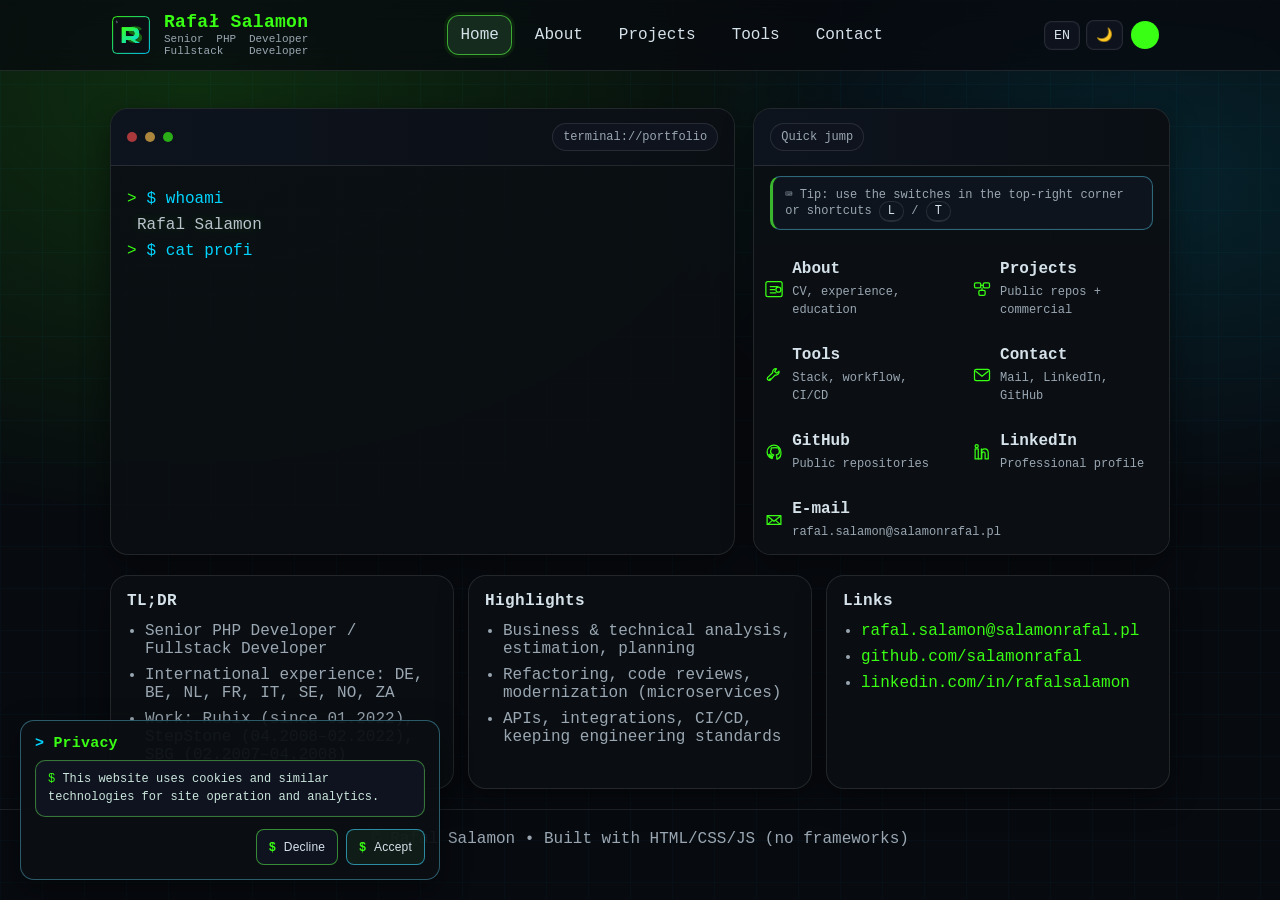
==== commit 87973272: "Refactor navigation and improve 404 page metadata; add SVG icons for better visual representation" ====
--- a/index.html
+++ b/index.html
@@ -62,7 +62,6 @@
       <div class="actions">
         <button class="hamburger" data-action="toggle-menu" aria-label="Menu">☰</button>
         <div class="chip preferences-chip">
-          <span class="prefs-heading" data-i18n="chip_prefs">Preferencje</span>
           <div class="prefs-actions">
             <button type="button" data-action="toggle-lang" data-i18n-tooltip="prefs_lang_hint" data-tooltip="Przełącza język strony">PL</button>
             <button type="button" data-action="toggle-theme" data-i18n-tooltip="prefs_theme_hint" data-tooltip="Przełącza motyw jasny/ciemny">🌙</button>
@@ -111,13 +110,13 @@
       </div>
       <div class="shortcut-hint">⌨ <span data-i18n="home_tip">Wskazówka: użyj przełączników...</span> <span class="kbd">L</span> / <span class="kbd">T</span></div>
       <div class="quick-links">
-        <a class="big-link" href="about.html"><strong data-i18n="home_links_about">O mnie</strong><span><span data-lang="pl">CV, doświadczenie, edukacja</span><span data-lang="en" style="display:none">CV, experience, education</span></span></a>
-        <a class="big-link" href="projects.html"><strong data-i18n="home_links_projects">Projekty</strong><span><span data-lang="pl">Publiczne repo + komercyjne</span><span data-lang="en" style="display:none">Public repos + commercial</span></span></a>
-        <a class="big-link" href="tools.html"><strong data-i18n="home_links_tools">Narzędzia</strong><span><span data-lang="pl">Stack, workflow, CI/CD</span><span data-lang="en" style="display:none">Stack, workflow, CI/CD</span></span></a>
-        <a class="big-link" href="contact.html"><strong data-i18n="home_links_contact">Kontakt</strong><span><span data-lang="pl">Mail, LinkedIn, GitHub</span><span data-lang="en" style="display:none">Mail, LinkedIn, GitHub</span></span></a>
-        <a class="big-link" href="https://github.com/salamonrafal" target="_blank" rel="noreferrer"><strong data-i18n="home_links_github">GitHub</strong><span><span data-lang="pl">Publiczne repozytoria</span><span data-lang="en" style="display:none">Public repositories</span></span></a>
-        <a class="big-link" href="https://www.linkedin.com/in/rafalsalamon/" target="_blank" rel="noreferrer"><strong data-i18n="home_links_linkedin">LinkedIn</strong><span><span data-lang="pl">Profil zawodowy</span><span data-lang="en" style="display:none">Professional profile</span></span></a>
-        <a class="big-link" href="mailto:rafal.salamon@salamonrafal.pl"><strong data-i18n="home_links_mail">E‑mail</strong><span>rafal.salamon@salamonrafal.pl</span></a>
+        <a class="big-link" href="about.html"><span class="big-link-icon" aria-hidden="true"><svg viewBox="0 0 32 32"><rect x="3" y="4" width="26" height="24" rx="3"></rect><path d="M10 12h12M10 17h7M10 22h9"></path><circle cx="23" cy="17" r="4"></circle></svg></span><span class="big-link-copy"><strong data-i18n="home_links_about">O mnie</strong><span><span data-lang="pl">CV, doświadczenie, edukacja</span><span data-lang="en" style="display:none">CV, experience, education</span></span></span></a>
+        <a class="big-link" href="projects.html"><span class="big-link-icon" aria-hidden="true"><svg viewBox="0 0 32 32"><rect x="4" y="6" width="10" height="8" rx="2"></rect><rect x="18" y="6" width="10" height="8" rx="2"></rect><rect x="11" y="18" width="10" height="8" rx="2"></rect><path d="M14 10h4M16 14v4"></path></svg></span><span class="big-link-copy"><strong data-i18n="home_links_projects">Projekty</strong><span><span data-lang="pl">Publiczne repo + komercyjne</span><span data-lang="en" style="display:none">Public repos + commercial</span></span></span></a>
+        <a class="big-link" href="tools.html"><span class="big-link-icon" aria-hidden="true"><svg viewBox="0 0 32 32"><path d="M20 6a5 5 0 0 0-6 6L7 19a3 3 0 1 0 4 4l7-7a5 5 0 0 0 6-6l-4 3-3-3Z"></path><path d="M10 22l-2 2"></path></svg></span><span class="big-link-copy"><strong data-i18n="home_links_tools">Narzędzia</strong><span><span data-lang="pl">Stack, workflow, CI/CD</span><span data-lang="en" style="display:none">Stack, workflow, CI/CD</span></span></span></a>
+        <a class="big-link" href="contact.html"><span class="big-link-icon" aria-hidden="true"><svg viewBox="0 0 32 32"><rect x="4" y="7" width="24" height="18" rx="3"></rect><path d="M6 10l10 8 10-8"></path></svg></span><span class="big-link-copy"><strong data-i18n="home_links_contact">Kontakt</strong><span><span data-lang="pl">Mail, LinkedIn, GitHub</span><span data-lang="en" style="display:none">Mail, LinkedIn, GitHub</span></span></span></a>
+        <a class="big-link" href="https://github.com/salamonrafal" target="_blank" rel="noreferrer"><span class="big-link-icon" aria-hidden="true"><svg viewBox="0 0 32 32"><path d="M16 5C9.9 5 5 9.9 5 16c0 4.9 3.2 9 7.6 10.4.6.1.8-.3.8-.6v-2.2c-3.1.7-3.8-1.3-3.8-1.3-.5-1.3-1.2-1.7-1.2-1.7-1-.7.1-.7.1-.7 1.1.1 1.7 1.2 1.7 1.2 1 .1 1.7.9 2 1.4.9.2 1.8.2 2.6-.1.1-.7.4-1.3.8-1.7-2.5-.3-5.1-1.2-5.1-5.4 0-1.2.4-2.2 1.1-3-.1-.3-.5-1.4.1-2.9 0 0 .9-.3 3 .1.9-.3 1.9-.4 2.9-.4s2 .1 2.9.4c2.1-.4 3-.1 3-.1.6 1.5.2 2.6.1 2.9.7.8 1.1 1.8 1.1 3 0 4.2-2.6 5.1-5.1 5.4.5.5.9 1.3.9 2.5v3.7c0 .3.2.7.8.6A11 11 0 0 0 27 16c0-6.1-4.9-11-11-11Z"></path></svg></span><span class="big-link-copy"><strong data-i18n="home_links_github">GitHub</strong><span><span data-lang="pl">Publiczne repozytoria</span><span data-lang="en" style="display:none">Public repositories</span></span></span></a>
+        <a class="big-link" href="https://www.linkedin.com/in/rafalsalamon/" target="_blank" rel="noreferrer"><span class="big-link-icon" aria-hidden="true"><svg viewBox="0 0 32 32"><rect x="5" y="11" width="5" height="16"></rect><circle cx="7.5" cy="6.5" r="2.5"></circle><path d="M15 11v16M15 17c0-3.3 2.2-6 5.6-6 3.1 0 5.4 2.1 5.4 6.6V27h-5v-8.2c0-1.8-.7-3-2.4-3-1.9 0-3 1.4-3 3.4V27h-5"></path></svg></span><span class="big-link-copy"><strong data-i18n="home_links_linkedin">LinkedIn</strong><span><span data-lang="pl">Profil zawodowy</span><span data-lang="en" style="display:none">Professional profile</span></span></span></a>
+        <a class="big-link" href="mailto:rafal.salamon@salamonrafal.pl"><span class="big-link-icon" aria-hidden="true"><svg viewBox="0 0 32 32"><path d="M5 9h22v14H5z"></path><path d="M6 10l10 8 10-8M6 23l7-6M26 23l-7-6"></path></svg></span><span class="big-link-copy"><strong data-i18n="home_links_mail">E‑mail</strong><span>rafal.salamon@salamonrafal.pl</span></span></a>
       </div>
     </div>
   </div>
--- a/assets/css/styles.css
+++ b/assets/css/styles.css
@@ -18,6 +18,8 @@
   --focus: rgba(0,212,255,.45);
   --maxw: 1100px;
   --font: ui-monospace, SFMono-Regular, Menlo, Monaco, Consolas, "Liberation Mono", "Courier New", monospace;
+  --topbar-height: 68px;
+  --topbar-gap: 20px;
 }
 
 [data-theme="light"]{
@@ -43,15 +45,19 @@
   background-attachment: fixed;
   background-repeat: no-repeat;
   background-size: cover;
+  overflow-x:hidden;
+  overflow-y:auto;
 }
 
 body{
   margin:0;
-  overscroll-behavior: none;
+  padding-top:calc(var(--topbar-height) + var(--topbar-gap));
+  overscroll-behavior-y: auto;
   font-family:var(--font);
   background: transparent;
   color:var(--text);
   overflow-x:hidden;
+  overflow-y:auto;
 }
 
 /* subtle grid */
@@ -89,13 +95,26 @@
 
 /* Topbar */
 .topbar{
-  position:sticky; top:0; z-index:50;
+  position:fixed;
+  top:0;
+  left:0;
+  right:0;
+  z-index:50;
   backdrop-filter: blur(12px);
   background: color-mix(in oklab, var(--bg) 74%, transparent);
   border-bottom:1px solid var(--border);
 }
 .topbar-inner{display:flex; align-items:center; justify-content:space-between; gap:14px; padding:12px 20px; max-width:var(--maxw); margin:0 auto;}
-.brand{display:flex; align-items:center; gap:12px;}
+.brand{
+  display:flex;
+  align-items:center;
+  gap:12px;
+  text-decoration:none;
+}
+.brand:hover,
+.brand:focus-visible{
+  text-decoration:none;
+}
 .brand img{width:42px; height:42px;}
 .brand .title{display:flex; flex-direction:column; align-items:stretch; line-height:1.1; min-width:0;}
 .brand .title strong{
@@ -124,13 +143,21 @@
   color:var(--text);
   background:transparent;
   white-space:nowrap;
+  text-decoration:none;
+  transition: background-color .18s ease, border-color .18s ease, color .18s ease, box-shadow .18s ease;
 }
 .nav a.active{
   border-color: color-mix(in oklab, var(--accent) 55%, var(--border));
   background: color-mix(in oklab, var(--panel) 86%, var(--accent) 14%);
   box-shadow: 0 0 0 3px rgba(57,255,20,.08);
 }
-.nav a:hover{border-color:var(--border); background: color-mix(in oklab, var(--panel) 90%, white 10%); text-decoration:none;}
+.nav a:hover,
+.nav a:focus-visible{
+  border-color: color-mix(in oklab, var(--accent) 35%, var(--border));
+  background: color-mix(in oklab, var(--panel) 82%, var(--accent) 18%);
+  box-shadow: 0 0 0 3px rgba(57,255,20,.06);
+  text-decoration:none;
+}
 
 .actions{display:flex; align-items:center; gap:10px;}
 .chip{
@@ -152,39 +179,20 @@
 }
 .chip button:hover{border-color:color-mix(in oklab, var(--accent-2) 55%, var(--border));}
 .preferences-chip{
-  flex-direction:column;
-  align-items:flex-start;
-  gap:6px;
-  border-radius:8px;
-  padding:8px 10px;
-  border-color: color-mix(in oklab, var(--accent) 38%, var(--border));
-  background: linear-gradient(
-    180deg,
-    color-mix(in oklab, var(--panel-2) 92%, var(--accent) 8%),
-    color-mix(in oklab, var(--panel) 96%, transparent)
-  );
-  box-shadow:
-    inset 0 0 0 1px color-mix(in oklab, var(--accent) 24%, transparent),
-    var(--shadow);
-}
-.prefs-heading{
-  font-size:10px;
-  color:color-mix(in oklab, var(--accent) 78%, var(--text) 22%);
-  line-height:1.2;
-  margin-left:1px;
-  letter-spacing:.08em;
-  text-transform:uppercase;
-}
-.prefs-heading::before{
-  content: "$ ";
-  opacity:.85;
+  align-items:center;
+  justify-content:center;
+  gap:0;
+  border-radius:999px;
+  padding:6px 8px;
+  border-color:transparent;
+  background:transparent;
+  box-shadow:none;
 }
 .prefs-actions{
   display:inline-flex;
   align-items:center;
   gap:6px;
   flex-wrap:nowrap;
-  margin-left:0;
 }
 .preferences-chip .prefs-actions button{
   border-radius:8px;
@@ -230,7 +238,7 @@
   width:32px;
   height:32px;
   padding:0;
-  border:1px solid var(--border);
+  border:none;
   border-radius:999px;
   background:transparent;
   cursor:pointer;
@@ -266,6 +274,7 @@
 .mobile-drawer.open{display:block; animation: pop .14s ease-out;}
 @keyframes pop{from{transform:translateY(-8px); opacity:.0;}to{transform:translateY(0); opacity:1;}}
 .mobile-drawer a{display:block; padding:12px 12px; border-radius:12px; border:1px solid var(--border); margin:8px 0; color:var(--text); background: color-mix(in oklab, var(--panel-2) 90%, transparent);} 
+.mobile-controls{display:none;}
 
 /* Main */
 .hero{padding:0;}
@@ -308,26 +317,86 @@
 .terminal{padding:16px; min-height:280px; position:relative;}
 .terminal .line{display:flex; gap:10px; margin:8px 0;}
 .prompt{color:var(--accent);}
+.terminal .cmd{
+  color: var(--accent-2);
+}
+.terminal .out{
+  color: color-mix(in oklab, var(--text) 82%, var(--muted) 18%);
+  white-space: pre-wrap;
+  word-break: break-word;
+  opacity: .9;
+  text-shadow: 0 0 10px color-mix(in oklab, var(--accent) 14%, transparent);
+}
 .cursor{display:inline-block; width:10px; height:18px; background:var(--accent); margin-left:4px; animation: blink 1.1s step-end infinite; vertical-align:middle;}
 @keyframes blink{50%{opacity:0;}}
 
 .kbd{border:1px solid var(--border); border-bottom-width:2px; background: color-mix(in oklab, var(--panel-2) 92%, transparent); padding:2px 8px; border-radius:10px; color:var(--text);}
 
-.quick-links{display:flex; flex-wrap:wrap; gap:12px; padding:16px;}
+.quick-links{
+  display:flex;
+  flex-wrap:wrap;
+  column-gap:1px;
+  row-gap:0;
+  margin:16px 0 0;
+  padding:0;
+  overflow:hidden;
+  border:0;
+  border-radius:0;
+}
 .big-link{
   flex:1 1 190px;
-  border:1px solid color-mix(in oklab, var(--accent) 45%, var(--border));
-  border-radius:16px;
-  padding:14px 14px;
-  background: linear-gradient(180deg, color-mix(in oklab, var(--link-bg) 65%, var(--panel) 35%), var(--panel));
+  display:flex;
+  align-items:center;
+  gap:8px;
+  border:0;
+  border-radius:0;
+  padding:14px 14px 14px 10px;
+  background: var(--panel);
   color:var(--text);
   text-decoration:none;
   position:relative;
+  transition: background-color .18s ease, border-color .18s ease, box-shadow .18s ease;
+}
+.big-link-icon{
+  flex:0 0 20px;
+  display:inline-flex;
+  align-items:center;
+  justify-content:center;
+  width:20px;
+  height:20px;
+  margin-top:0;
+  color:var(--accent);
+}
+.big-link-icon svg{
+  width:20px;
+  height:20px;
+  display:block;
+}
+.big-link-icon rect,
+.big-link-icon circle,
+.big-link-icon path{
+  fill:none;
+  stroke:currentColor;
+  stroke-width:2;
+  stroke-linecap:round;
+  stroke-linejoin:round;
+}
+.big-link-copy{
+  display:block;
+  min-width:0;
 }
 .big-link strong{display:block; margin-bottom:4px;}
-.big-link span{color:var(--muted); font-size:12px;}
-.big-link:hover{box-shadow: 0 14px 34px rgba(0,0,0,.25);}
-.big-link::after{content: '↗'; position:absolute; top:12px; right:14px; color:var(--accent-2);}
+.big-link-copy > span{color:var(--muted); font-size:12px;}
+.big-link:hover,
+.big-link:focus-visible{
+  border-color: color-mix(in oklab, var(--accent) 60%, var(--border));
+  background: color-mix(in oklab, var(--panel) 88%, var(--accent) 12%);
+  box-shadow: 0 0 0 3px rgba(57,255,20,.06);
+  text-decoration:none;
+}
+.big-link:hover .big-link-icon,
+.big-link:focus-visible .big-link-icon{
+}
 
 .section{padding:0;}
 .section.section-compact{padding:0;}
@@ -505,7 +574,12 @@
 
 @media (max-width: 900px){
   .profile-combo{flex-direction:column;}
-  .profile-img--sm{width: 100%; height: auto; max-width: 320px;}
+  .profile-media{
+    width:100%;
+    display:flex;
+    justify-content:center;
+  }
+  .profile-img--sm{width: 220px; height: 220px; max-width: 220px;}
 }
 
 .footer{border-top:1px solid var(--border); padding:20px; color:var(--muted); text-align:center;}
@@ -661,7 +735,33 @@
   .grid-2{grid-template-columns:1fr;}
   .nav{display:none;}
   .hamburger{display:inline-flex; align-items:center; justify-content:center;}
-  .actions .chip{display:none;}
+}
+
+@media (max-width: 768px){
+  :root{--topbar-gap:10px;}
+  .hero{padding:0;}
+  .terminal{
+    height:260px;
+    min-height:260px;
+    overflow-y:auto;
+    overscroll-behavior:contain;
+    -webkit-overflow-scrolling:touch;
+  }
+  .topbar-inner{
+    flex-wrap:nowrap;
+    gap:8px;
+  }
+  .brand{
+    flex:1 1 auto;
+    min-width:0;
+  }
+  .actions{
+    flex:0 0 auto;
+    gap:6px;
+  }
+  .actions .chip{
+    display:none;
+  }
   .mobile-controls{
     margin-top:10px;
     display:block;
@@ -687,50 +787,6 @@
     gap:6px;
     flex-wrap:nowrap;
   }
-}
-
-@media (max-width: 768px){
-  .hero{padding:0;}
-  .topbar-inner{
-    flex-wrap:nowrap;
-    gap:8px;
-  }
-  .brand{
-    flex:1 1 auto;
-    min-width:0;
-  }
-  .actions{
-    flex:0 0 auto;
-    gap:6px;
-  }
-  .actions .chip{
-    display:none;
-  }
-  .mobile-controls{
-    margin-top:10px;
-    display:block;
-  }
-  .mobile-controls .chip{
-    width:100%;
-    justify-content:flex-start;
-    box-shadow:none;
-  }
-  .mobile-preferences{
-    display:flex;
-    align-items:center;
-    gap:8px;
-    flex-wrap:nowrap;
-  }
-  .mobile-preferences > span{
-    white-space:nowrap;
-  }
-  .prefs-actions{
-    margin-left:auto;
-    display:inline-flex;
-    align-items:center;
-    gap:6px;
-    flex-wrap:nowrap;
-  }
   .profile-media{
     width:100%;
     display:flex;
@@ -739,6 +795,7 @@
 }
 
 @media (max-width: 480px){
+  :root{--topbar-height:56px; --topbar-gap:8px;}
   .container{padding:20px 12px 12px;}
   .hero{padding:0;}
   .topbar-inner{
@@ -764,7 +821,10 @@
   .mobile-drawer{top:106px; left:12px; right:12px;}
   .card-header{padding:12px;}
   .pill{font-size:11px; padding:5px 8px;}
-  .quick-links{padding:12px;}
+  .quick-links{
+    margin:12px 0 0;
+    border-radius:0;
+  }
   .button-group{
     width:100%;
     min-width:0;
@@ -819,6 +879,7 @@
 }
 
 @media (max-width: 360px){
+  :root{--topbar-height:52px; --topbar-gap:6px;}
   .topbar-inner{padding:8px 10px;}
   .brand .title strong{
     font-size:14px;
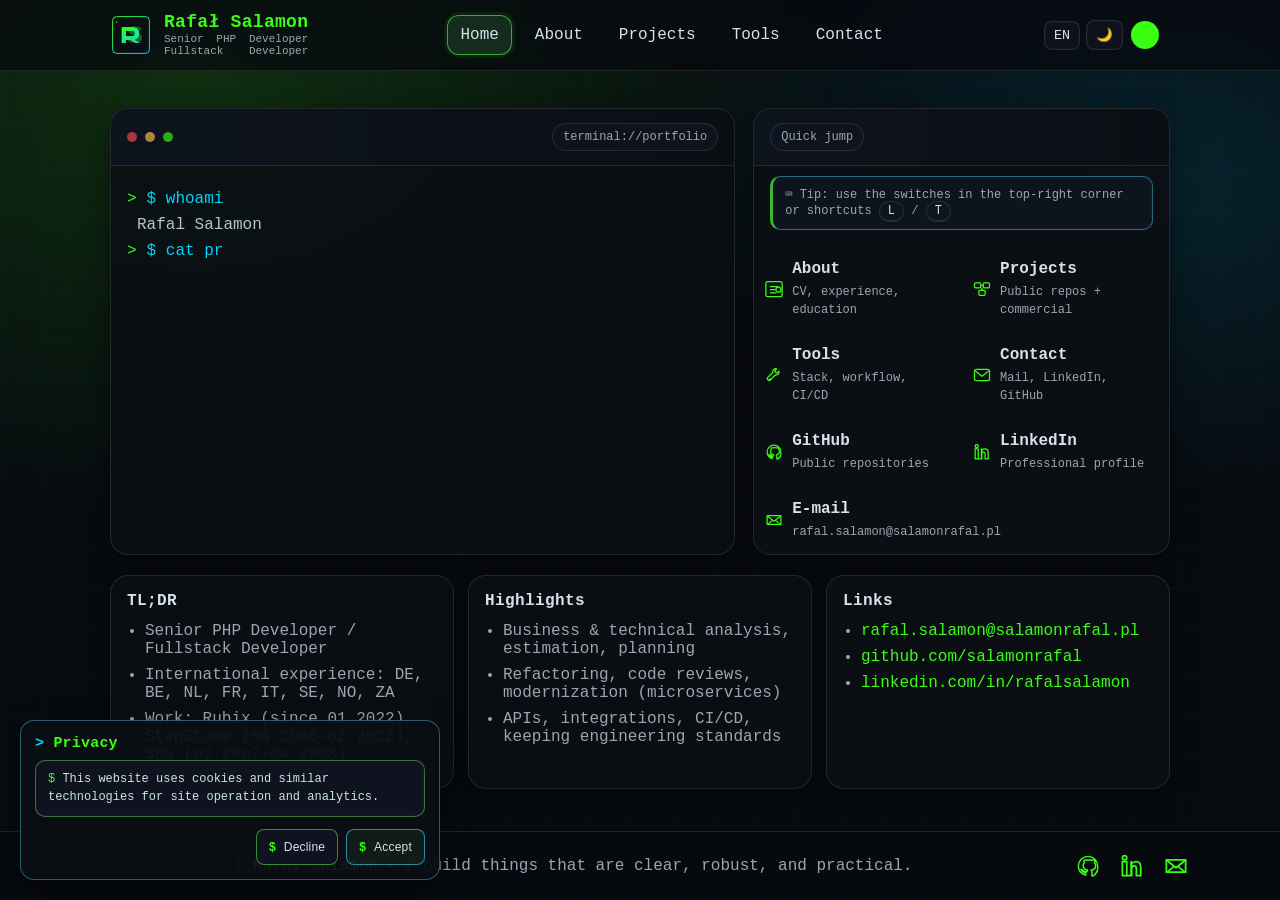
==== commit 209c5eff: "Enhance footer design and content across multiple pages; add social media links and update footer te" ====
--- a/index.html
+++ b/index.html
@@ -182,7 +182,19 @@
   </main>
 
   <footer class="footer">
-    <div class="footer-text">© Rafał Salamon • Zbudowane w HTML/CSS/JS (bez frameworków)</div>
+    <div class="footer-inner">
+      <div class="footer-text">
+        <span>&copy;</span>
+        <a class="footer-home-link" href="https://www.salamonrafal.pl/">Rafał Salamon</a>
+        <span>•</span>
+        <span data-i18n="footer">Tworzę rzeczy, które są czytelne, solidne i praktyczne.</span>
+      </div>
+      <div class="footer-icons" aria-label="Social links">
+        <a class="footer-icon-link" href="https://github.com/salamonrafal" target="_blank" rel="noreferrer" aria-label="GitHub" title="GitHub"><span class="footer-icon" aria-hidden="true"><svg viewBox="0 0 32 32"><path d="M16 5C9.9 5 5 9.9 5 16c0 4.9 3.2 9 7.6 10.4.6.1.8-.3.8-.6v-2.2c-3.1.7-3.8-1.3-3.8-1.3-.5-1.3-1.2-1.7-1.2-1.7-1-.7.1-.7.1-.7 1.1.1 1.7 1.2 1.7 1.2 1 .1 1.7.9 2 1.4.9.2 1.8.2 2.6-.1.1-.7.4-1.3.8-1.7-2.5-.3-5.1-1.2-5.1-5.4 0-1.2.4-2.2 1.1-3-.1-.3-.5-1.4.1-2.9 0 0 .9-.3 3 .1.9-.3 1.9-.4 2.9-.4s2 .1 2.9.4c2.1-.4 3-.1 3-.1.6 1.5.2 2.6.1 2.9.7.8 1.1 1.8 1.1 3 0 4.2-2.6 5.1-5.1 5.4.5.5.9 1.3.9 2.5v3.7c0 .3.2.7.8.6A11 11 0 0 0 27 16c0-6.1-4.9-11-11-11Z" stroke-width="1.7" stroke-linejoin="round"/></svg></span></a>
+        <a class="footer-icon-link" href="https://www.linkedin.com/in/rafalsalamon/" target="_blank" rel="noreferrer" aria-label="LinkedIn" title="LinkedIn"><span class="footer-icon" aria-hidden="true"><svg viewBox="0 0 32 32"><rect x="5" y="11" width="5" height="16" stroke-width="2"/><circle cx="7.5" cy="6.5" r="2.5" stroke-width="2"/><path d="M15 11v16M15 17c0-3.3 2.2-6 5.6-6 3.1 0 5.4 2.1 5.4 6.6V27h-5v-8.2c0-1.8-.7-3-2.4-3-1.9 0-3 1.4-3 3.4V27h-5" stroke-width="2" stroke-linecap="round" stroke-linejoin="round"/></svg></span></a>
+        <a class="footer-icon-link" href="mailto:rafal.salamon@salamonrafal.pl" aria-label="E-mail" title="E-mail"><span class="footer-icon" aria-hidden="true"><svg viewBox="0 0 32 32"><path d="M5 9h22v14H5z" stroke-width="2"/><path d="M6 10l10 8 10-8M6 23l7-6M26 23l-7-6" stroke-width="2" stroke-linecap="round" stroke-linejoin="round"/></svg></span></a>
+      </div>
+    </div>
   </footer>
 
   <script src="assets/js/app.js"></script>
--- a/assets/css/styles.css
+++ b/assets/css/styles.css
@@ -52,6 +52,9 @@
 body{
   margin:0;
   padding-top:calc(var(--topbar-height) + var(--topbar-gap));
+  min-height:100vh;
+  display:flex;
+  flex-direction:column;
   overscroll-behavior-y: auto;
   font-family:var(--font);
   background: transparent;
@@ -91,7 +94,8 @@
 a{color:var(--link); text-decoration:none;}
 a:hover{ text-decoration:underline; }
 
-.container{max-width:var(--maxw); margin:0 auto; padding: 20px;}
+.container{max-width:var(--maxw); margin:0 auto; padding: 20px; width:100%;}
+main.container{flex:1;}
 
 /* Topbar */
 .topbar{
@@ -582,61 +586,135 @@
   .profile-img--sm{width: 220px; height: 220px; max-width: 220px;}
 }
 
-.footer{border-top:1px solid var(--border); padding:20px; color:var(--muted); text-align:center;}
+.footer{
+  border-top:1px solid var(--border);
+  padding:20px;
+  color:var(--muted);
+  backdrop-filter: blur(12px);
+  background: color-mix(in oklab, var(--bg) 74%, transparent);
+}
+.footer-inner{
+  max-width:1100px;
+  margin:0 auto;
+  display:flex;
+  align-items:center;
+  justify-content:space-between;
+  gap:16px;
+}
+.footer-text{
+  display:flex;
+  flex-wrap:wrap;
+  align-items:center;
+  justify-content:center;
+  gap:8px;
+  flex:1;
+  text-align:center;
+}
+.footer-home-link{
+  color:var(--text);
+  text-decoration:none;
+}
+.footer-home-link:hover{
+  color:var(--accent);
+  text-decoration:none;
+}
+.footer-icons{
+  display:flex;
+  align-items:center;
+  gap:16px;
+  justify-content:flex-end;
+  flex:0 0 auto;
+}
+.footer-icon-link{
+  display:inline-flex;
+  align-items:center;
+  justify-content:center;
+  color:var(--accent);
+  text-decoration:none;
+}
+.footer-icon-link:hover{ text-decoration:none; }
+.footer-icon{
+  width:28px;
+  height:28px;
+  display:block;
+}
+.footer-icon svg{
+  width:100%;
+  height:100%;
+  display:block;
+}
+.footer-icon svg *{
+  stroke:currentColor;
+  fill:none;
+}
+@media (max-width:640px){
+  .footer-inner{
+    flex-direction:column;
+    justify-content:center;
+    text-align:center;
+  }
+  .footer-text{justify-content:center;}
+  .footer-icons{justify-content:center;}
+}
 
 .back-to-top{
   position: fixed;
   right: 20px;
-  bottom: 20px;
+  bottom: 88px;
   z-index: 80;
   display: inline-flex;
   align-items: center;
   gap: 8px;
-  padding: 10px 14px;
-  border-radius: 12px;
-  border: 1px solid color-mix(in oklab, var(--accent) 45%, var(--border));
-  background: color-mix(in oklab, var(--panel-2) 90%, transparent);
-  color: var(--text);
+  padding: 6px;
+  border: 0;
+  background: transparent;
+  color: var(--accent);
   font-family: inherit;
   font-size: 12px;
   cursor: pointer;
-  box-shadow: var(--shadow);
   opacity: 0;
   transform: translateY(10px);
   pointer-events: none;
-  transition: opacity .14s ease, transform .14s ease, border-color .14s ease, background .14s ease;
+  transition: opacity .14s ease, transform .14s ease;
 }
 .back-to-top-icon{
   position: relative;
-  width: 14px;
-  height: 14px;
-  border: 1px solid color-mix(in oklab, var(--accent) 45%, var(--border));
-  border-radius: 4px;
-  background: color-mix(in oklab, var(--panel) 85%, transparent);
+  width: 20px;
+  height: 20px;
 }
 .back-to-top-icon::before{
   content: "";
   position: absolute;
-  left: 6px;
-  top: 3px;
-  width: 1px;
-  height: 7px;
+  left: 9px;
+  top: 5px;
+  width: 2px;
+  height: 11px;
   background: var(--accent);
+  border-radius: 999px;
 }
 .back-to-top-icon::after{
   content: "";
   position: absolute;
-  left: 4px;
+  left: 5px;
   top: 3px;
-  width: 5px;
-  height: 5px;
-  border-top: 1px solid var(--accent);
-  border-left: 1px solid var(--accent);
+  width: 10px;
+  height: 10px;
+  border-top: 2px solid var(--accent);
+  border-left: 2px solid var(--accent);
   transform: rotate(45deg);
 }
-.back-to-top:hover{
-  border-color: var(--border);
-  background: color-mix(in oklab, var(--panel) 90%, white 10%);
+.back-to-top-label{
+  max-width: 0;
+  overflow: hidden;
+  white-space: nowrap;
+  opacity: 0;
+  color: var(--text);
+  transition: max-width .18s ease .45s, opacity .18s ease .45s;
+}
+.back-to-top:hover .back-to-top-label,
+.back-to-top:focus-visible .back-to-top-label{
+  max-width: 140px;
+  opacity: 1;
 }
 .back-to-top:focus-visible{
   outline: 3px solid var(--focus);
@@ -724,7 +802,7 @@
 
 @media (min-width: 901px){
   .back-to-top{
-    right: max(20px, calc((100vw - var(--maxw)) / 2 + 20px));
+    right: 20px;
   }
 }
 
@@ -863,7 +941,7 @@
   }
   .back-to-top{
     right: 12px;
-    bottom: 12px;
+    bottom: 88px;
   }
   .privacy-popup{
     left: 12px;
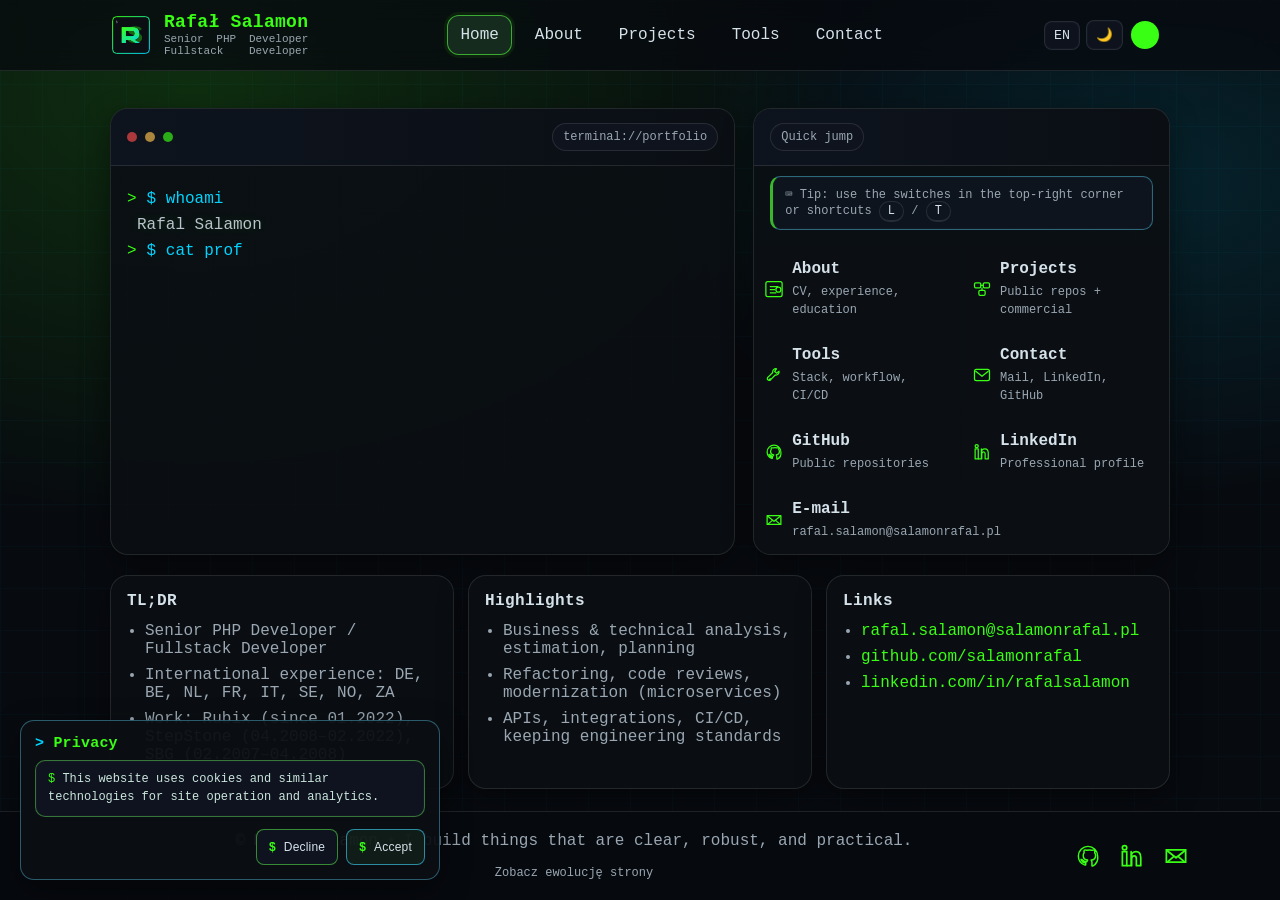
==== commit 9e7cd5d9: "Add evaluation page and enhance footer links across multiple pages - Created a new evaluation.html p" ====
--- a/index.html
+++ b/index.html
@@ -188,6 +188,8 @@
         <a class="footer-home-link" href="https://www.salamonrafal.pl/">Rafał Salamon</a>
         <span>•</span>
         <span data-i18n="footer">Tworzę rzeczy, które są czytelne, solidne i praktyczne.</span>
+        <span class="footer-break" aria-hidden="true"></span>
+        <a class="footer-sub-link" href="evaluation.html">Zobacz ewolucję strony</a>
       </div>
       <div class="footer-icons" aria-label="Social links">
         <a class="footer-icon-link" href="https://github.com/salamonrafal" target="_blank" rel="noreferrer" aria-label="GitHub" title="GitHub"><span class="footer-icon" aria-hidden="true"><svg viewBox="0 0 32 32"><path d="M16 5C9.9 5 5 9.9 5 16c0 4.9 3.2 9 7.6 10.4.6.1.8-.3.8-.6v-2.2c-3.1.7-3.8-1.3-3.8-1.3-.5-1.3-1.2-1.7-1.2-1.7-1-.7.1-.7.1-.7 1.1.1 1.7 1.2 1.7 1.2 1 .1 1.7.9 2 1.4.9.2 1.8.2 2.6-.1.1-.7.4-1.3.8-1.7-2.5-.3-5.1-1.2-5.1-5.4 0-1.2.4-2.2 1.1-3-.1-.3-.5-1.4.1-2.9 0 0 .9-.3 3 .1.9-.3 1.9-.4 2.9-.4s2 .1 2.9.4c2.1-.4 3-.1 3-.1.6 1.5.2 2.6.1 2.9.7.8 1.1 1.8 1.1 3 0 4.2-2.6 5.1-5.1 5.4.5.5.9 1.3.9 2.5v3.7c0 .3.2.7.8.6A11 11 0 0 0 27 16c0-6.1-4.9-11-11-11Z" stroke-width="1.7" stroke-linejoin="round"/></svg></span></a>
--- a/assets/css/styles.css
+++ b/assets/css/styles.css
@@ -576,6 +576,231 @@
   height: 160px;
 }
 
+.timeline-intro{
+  margin:0;
+  color:var(--muted);
+  line-height:1.6;
+}
+
+.timeline-list{
+  position:relative;
+  display:grid;
+  gap:18px;
+  padding-left:120px;
+}
+
+.timeline-list::before{
+  content:"";
+  position:absolute;
+  top:10px;
+  bottom:10px;
+  left:143px;
+  width:2px;
+  background: linear-gradient(180deg, color-mix(in oklab, var(--accent) 65%, transparent), color-mix(in oklab, var(--accent-2) 55%, transparent));
+  opacity:.65;
+}
+
+.timeline-entry{
+  position:relative;
+  padding-left:58px;
+}
+
+.timeline-step-label{
+  position:absolute;
+  top:26px;
+  left:-86px;
+  width:80px;
+  color:var(--text);
+  font-size:14px;
+  font-weight:700;
+  line-height:1.2;
+  white-space:nowrap;
+  text-align:right;
+  transform:translateY(-50%);
+}
+
+.timeline-marker{
+  position:absolute;
+  left:15px;
+  top:18px;
+  width:16px;
+  height:16px;
+  display:block;
+  border-radius:999px;
+  border:2px solid color-mix(in oklab, var(--accent-2) 55%, var(--border));
+  background: color-mix(in oklab, var(--panel) 88%, var(--accent) 12%);
+  box-shadow: 0 0 0 4px color-mix(in oklab, var(--accent) 18%, transparent);
+  transition: background-color .16s ease, border-color .16s ease, box-shadow .16s ease;
+}
+
+.timeline-entry::after{
+  content:"";
+  position:absolute;
+  left:31px;
+  top:26px;
+  width:26px;
+  height:2px;
+  background: linear-gradient(90deg, color-mix(in oklab, var(--accent) 72%, transparent), color-mix(in oklab, var(--accent-2) 45%, transparent));
+  opacity:.9;
+}
+
+.timeline-card{
+  position:relative;
+  overflow:hidden;
+}
+
+.timeline-entry:has(.timeline-card:hover) .timeline-step-label,
+.timeline-entry:has(.timeline-card:focus-within) .timeline-step-label{
+  color: color-mix(in oklab, var(--text) 82%, white 18%);
+}
+
+.timeline-entry:has(.timeline-card:hover) .timeline-marker,
+.timeline-entry:has(.timeline-card:focus-within) .timeline-marker{
+  border-color: color-mix(in oklab, var(--accent) 75%, white 25%);
+  background: color-mix(in oklab, var(--accent) 72%, var(--panel) 28%);
+  box-shadow: 0 0 0 5px color-mix(in oklab, var(--accent) 24%, transparent);
+}
+
+.timeline-entry:has(.timeline-step-label:hover) .timeline-card,
+.timeline-entry:has(.timeline-step-label:focus-visible) .timeline-card,
+.timeline-entry:has(.timeline-marker:hover) .timeline-card{
+  border-color: color-mix(in oklab, var(--accent) 42%, var(--border));
+  background: color-mix(in oklab, var(--panel) 88%, var(--accent) 12%);
+  box-shadow: 0 14px 34px rgba(0,0,0,.32);
+}
+
+.timeline-title{
+  margin:12px 0 0;
+  font-size:18px;
+  line-height:1.35;
+}
+
+.timeline-body{
+  display:grid;
+  grid-template-columns:minmax(0, 1.15fr) minmax(280px, .85fr);
+  gap:0;
+  align-items:center;
+}
+
+.timeline-copy{
+  padding:18px;
+}
+
+.timeline-copy p{
+  margin:14px 0 0;
+  color:var(--muted);
+  line-height:1.7;
+}
+
+.timeline-meta{
+  margin:14px 0 0;
+  display:flex;
+  flex-wrap:wrap;
+  gap:8px;
+}
+
+.timeline-preview{
+  padding:18px 18px 18px 0;
+  display:flex;
+  align-items:center;
+}
+
+.timeline-figure{
+  margin:0;
+  height:100%;
+}
+
+.timeline-image-frame{
+  display:block;
+  overflow:hidden;
+  width:100%;
+  padding:0;
+  border-radius:16px;
+  border:none;
+  background: color-mix(in oklab, var(--panel-2) 90%, transparent);
+  box-shadow: var(--shadow);
+  cursor:pointer;
+  appearance:none;
+  transition:none;
+}
+
+.timeline-image-frame:focus-visible{
+  outline:3px solid var(--focus);
+  outline-offset:3px;
+}
+
+.timeline-figure img{
+  display:block;
+  width:100%;
+  height:auto;
+}
+
+.image-preview-modal{
+  position:fixed;
+  inset:0;
+  z-index:120;
+  display:flex;
+  align-items:center;
+  justify-content:center;
+  padding:24px;
+  background: rgba(4, 8, 13, .82);
+  backdrop-filter: blur(10px);
+}
+
+.image-preview-modal[hidden]{
+  display:none;
+}
+
+.image-preview-dialog{
+  position:relative;
+  margin:0;
+  width:min(1120px, 100%);
+}
+
+.image-preview-close{
+  position:absolute;
+  top:-12px;
+  right:-12px;
+  width:42px;
+  height:42px;
+  border:1px solid color-mix(in oklab, var(--accent-2) 35%, var(--border));
+  border-radius:999px;
+  background: color-mix(in oklab, var(--panel) 96%, transparent);
+  color:var(--text);
+  font:inherit;
+  font-size:24px;
+  line-height:1;
+  cursor:pointer;
+  box-shadow: var(--shadow);
+}
+
+.image-preview-close:hover,
+.image-preview-close:focus-visible{
+  border-color: color-mix(in oklab, var(--accent) 55%, var(--border));
+}
+
+.image-preview-close:focus-visible{
+  outline:3px solid var(--focus);
+  outline-offset:2px;
+}
+
+.image-preview-frame{
+  margin:0;
+  border-radius:18px;
+  overflow:hidden;
+  border:1px solid color-mix(in oklab, var(--accent-2) 28%, var(--border));
+  background: color-mix(in oklab, var(--panel) 96%, transparent);
+  box-shadow: var(--shadow);
+}
+
+.image-preview-frame img{
+  display:block;
+  width:100%;
+  max-height:calc(100vh - 80px);
+  object-fit:contain;
+  background: color-mix(in oklab, var(--panel-2) 94%, transparent);
+}
+
 @media (max-width: 900px){
   .profile-combo{flex-direction:column;}
   .profile-media{
@@ -584,6 +809,15 @@
     justify-content:center;
   }
   .profile-img--sm{width: 220px; height: 220px; max-width: 220px;}
+  .timeline-body{
+    grid-template-columns:minmax(0, 1fr) 250px;
+  }
+  .timeline-preview{
+    padding:18px 18px 18px 0;
+  }
+  .image-preview-modal{
+    padding:16px;
+  }
 }
 
 .footer{
@@ -615,6 +849,20 @@
   text-decoration:none;
 }
 .footer-home-link:hover{
+  color:var(--accent);
+  text-decoration:none;
+}
+.footer-break{
+  flex-basis:100%;
+  height:0;
+}
+.footer-sub-link{
+  width:100%;
+  font-size:12px;
+  color:var(--muted);
+  text-decoration:none;
+}
+.footer-sub-link:hover{
   color:var(--accent);
   text-decoration:none;
 }
@@ -870,6 +1118,50 @@
     display:flex;
     justify-content:center;
   }
+  .timeline-body{
+    grid-template-columns:minmax(0, 1fr) 210px;
+  }
+  .timeline-list{
+    padding-left:0;
+  }
+  .timeline-list::before{
+    left:17px;
+  }
+  .timeline-entry{
+    padding-left:42px;
+  }
+  .timeline-step-label{
+    display:none;
+  }
+  .timeline-entry .timeline-title{
+    width:auto;
+    margin-top:0;
+    text-align:left;
+  }
+  .timeline-entry .timeline-title[data-iteration]::before{
+    content: attr(data-iteration) " - ";
+    color:var(--text);
+    font-weight:700;
+  }
+  .timeline-marker{
+    left:10px;
+    width:14px;
+    height:14px;
+  }
+  .timeline-entry::after{
+    left:24px;
+    top:24px;
+    width:18px;
+  }
+  .timeline-title{
+    font-size:16px;
+  }
+  .timeline-copy{
+    padding:14px;
+  }
+  .timeline-preview{
+    padding:14px 14px 14px 0;
+  }
 }
 
 @media (max-width: 480px){
@@ -938,6 +1230,19 @@
   }
   .profile-summary ul{
     padding-left:16px;
+  }
+  .timeline-body{
+    grid-template-columns:1fr;
+  }
+  .timeline-preview{
+    padding:0 14px 14px;
+  }
+  .image-preview-close{
+    top:10px;
+    right:10px;
+  }
+  .image-preview-frame img{
+    max-height:calc(100vh - 32px);
   }
   .back-to-top{
     right: 12px;
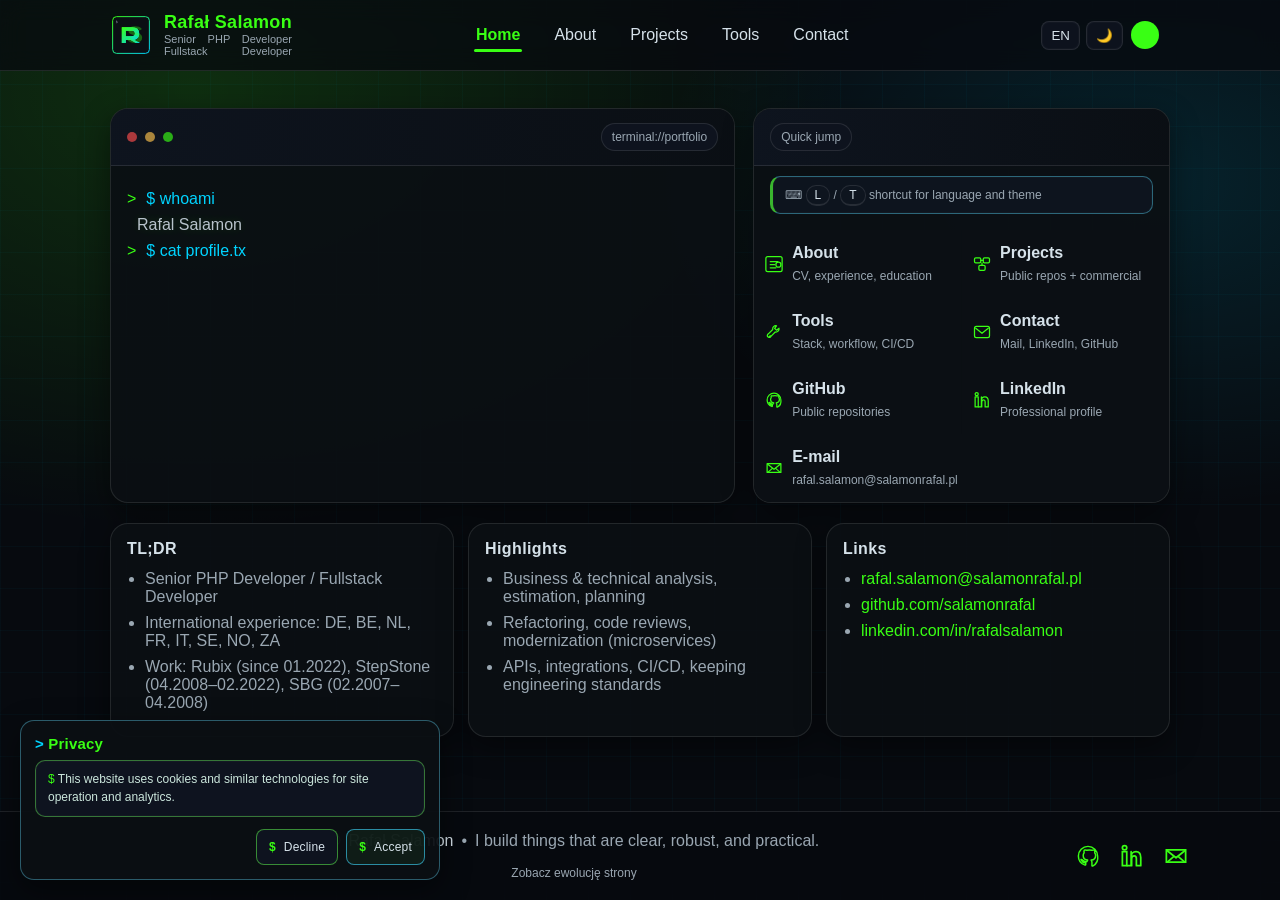
==== commit 96f1d639: "Polish font styles and improve shortcut hints for better usability" ====
--- a/index.html
+++ b/index.html
@@ -108,7 +108,7 @@
       <div class="card-header">
         <span class="pill" data-i18n="home_recent">Szybki skrót</span>
       </div>
-      <div class="shortcut-hint">⌨ <span data-i18n="home_tip">Wskazówka: użyj przełączników...</span> <span class="kbd">L</span> / <span class="kbd">T</span></div>
+      <div class="shortcut-hint">⌨ <span class="shortcut-keys"><span class="kbd">L</span> / <span class="kbd">T</span></span> <span data-i18n="home_tip">skrót do języka i motywu</span></div>
       <div class="quick-links">
         <a class="big-link" href="about.html"><span class="big-link-icon" aria-hidden="true"><svg viewBox="0 0 32 32"><rect x="3" y="4" width="26" height="24" rx="3"></rect><path d="M10 12h12M10 17h7M10 22h9"></path><circle cx="23" cy="17" r="4"></circle></svg></span><span class="big-link-copy"><strong data-i18n="home_links_about">O mnie</strong><span><span data-lang="pl">CV, doświadczenie, edukacja</span><span data-lang="en" style="display:none">CV, experience, education</span></span></span></a>
         <a class="big-link" href="projects.html"><span class="big-link-icon" aria-hidden="true"><svg viewBox="0 0 32 32"><rect x="4" y="6" width="10" height="8" rx="2"></rect><rect x="18" y="6" width="10" height="8" rx="2"></rect><rect x="11" y="18" width="10" height="8" rx="2"></rect><path d="M14 10h4M16 14v4"></path></svg></span><span class="big-link-copy"><strong data-i18n="home_links_projects">Projekty</strong><span><span data-lang="pl">Publiczne repo + komercyjne</span><span data-lang="en" style="display:none">Public repos + commercial</span></span></span></a>
--- a/assets/css/styles.css
+++ b/assets/css/styles.css
@@ -17,7 +17,7 @@
   --grid: rgba(0,212,255,.06);
   --focus: rgba(0,212,255,.45);
   --maxw: 1100px;
-  --font: ui-monospace, SFMono-Regular, Menlo, Monaco, Consolas, "Liberation Mono", "Courier New", monospace;
+  --font: "Helvetica", "Helvetica Neue", Arial, sans-serif;
   --topbar-height: 68px;
   --topbar-gap: 20px;
 }
@@ -141,9 +141,10 @@
 
 .nav{display:flex; align-items:center; gap:10px;}
 .nav a{
+  position:relative;
   padding:10px 12px;
-  border:1px solid transparent;
-  border-radius:12px;
+  border:none;
+  border-radius:4px;
   color:var(--text);
   background:transparent;
   white-space:nowrap;
@@ -151,15 +152,25 @@
   transition: background-color .18s ease, border-color .18s ease, color .18s ease, box-shadow .18s ease;
 }
 .nav a.active{
-  border-color: color-mix(in oklab, var(--accent) 55%, var(--border));
-  background: color-mix(in oklab, var(--panel) 86%, var(--accent) 14%);
-  box-shadow: 0 0 0 3px rgba(57,255,20,.08);
+  color:var(--accent);
+  font-weight:700;
+  background:transparent;
+  box-shadow:none;
+}
+.nav a.active::after{
+  content:"";
+  position:absolute;
+  left:10px;
+  right:10px;
+  bottom:2px;
+  height:3px;
+  border-radius:999px;
+  background:var(--accent);
 }
 .nav a:hover,
 .nav a:focus-visible{
-  border-color: color-mix(in oklab, var(--accent) 35%, var(--border));
   background: color-mix(in oklab, var(--panel) 82%, var(--accent) 18%);
-  box-shadow: 0 0 0 3px rgba(57,255,20,.06);
+  box-shadow:none;
   text-decoration:none;
 }
 
@@ -314,6 +325,9 @@
   background: color-mix(in oklab, var(--panel-2) 92%, transparent);
   box-shadow: inset 0 0 0 1px rgba(255,255,255,.02);
 }
+.shortcut-keys{
+  white-space: nowrap;
+}
 .window-dots{display:flex; gap:8px;}
 .dot{width:10px; height:10px; border-radius:50%; background:rgba(255,255,255,.15);}
 .dot.red{background:rgba(255,77,77,.65);} .dot.yellow{background:rgba(255,196,77,.65);} .dot.green{background:rgba(57,255,20,.65);}
@@ -711,6 +725,7 @@
 }
 
 .timeline-image-frame{
+  position:relative;
   display:block;
   overflow:hidden;
   width:100%;
@@ -723,6 +738,32 @@
   appearance:none;
   transition:none;
 }
+.timeline-image-frame::after{
+  content:"";
+  position:absolute;
+  top:50%;
+  left:50%;
+  width:72px;
+  height:72px;
+  transform:translate(-50%, -50%);
+  pointer-events:none;
+  opacity:.22;
+  background-color:var(--text);
+  mask-repeat:no-repeat;
+  mask-position:center;
+  mask-size:contain;
+  mask-image:url("data:image/svg+xml,%3Csvg xmlns='http://www.w3.org/2000/svg' viewBox='0 0 64 64'%3E%3Ccircle cx='27' cy='27' r='16' fill='none' stroke='%23000' stroke-width='5'/%3E%3Cpath d='M39 39L53 53' fill='none' stroke='%23000' stroke-width='5' stroke-linecap='round'/%3E%3C/svg%3E");
+  -webkit-mask-repeat:no-repeat;
+  -webkit-mask-position:center;
+  -webkit-mask-size:contain;
+  -webkit-mask-image:url("data:image/svg+xml,%3Csvg xmlns='http://www.w3.org/2000/svg' viewBox='0 0 64 64'%3E%3Ccircle cx='27' cy='27' r='16' fill='none' stroke='%23000' stroke-width='5'/%3E%3Cpath d='M39 39L53 53' fill='none' stroke='%23000' stroke-width='5' stroke-linecap='round'/%3E%3C/svg%3E");
+  transition:opacity .18s ease, background-color .18s ease;
+}
+.timeline-image-frame:hover::after,
+.timeline-image-frame:focus-visible::after{
+  opacity:.68;
+  background-color:var(--accent);
+}
 
 .timeline-image-frame:focus-visible{
   outline:3px solid var(--focus);
@@ -757,10 +798,64 @@
   width:min(1120px, 100%);
 }
 
+@media (min-width: 901px){
+  .image-preview-dialog{
+    width:min(1120px, calc(100% - 144px));
+  }
+}
+
+.image-preview-title{
+  margin:0;
+  padding:14px 64px 14px 16px;
+  color:var(--text);
+  font-size:20px;
+  line-height:1.25;
+  background: linear-gradient(180deg, color-mix(in oklab, var(--panel) 97%, transparent), rgba(3, 7, 12, .14));
+  backdrop-filter: blur(10px);
+}
+
+.image-preview-nav{
+  position:absolute;
+  top:50%;
+  transform:translateY(-50%);
+  width:52px;
+  height:52px;
+  border:1px solid color-mix(in oklab, var(--accent-2) 35%, var(--border));
+  border-radius:999px;
+  background: color-mix(in oklab, var(--panel) 90%, transparent);
+  color:var(--text);
+  font:inherit;
+  font-size:38px;
+  line-height:1;
+  cursor:pointer;
+  box-shadow: var(--shadow);
+  z-index:2;
+}
+.image-preview-prev{
+  left:-72px;
+}
+.image-preview-next{
+  right:-72px;
+}
+.image-preview-nav:hover,
+.image-preview-nav:focus-visible{
+  color:var(--accent);
+  border-color: color-mix(in oklab, var(--accent) 55%, var(--border));
+}
+.image-preview-nav:focus-visible{
+  outline:3px solid var(--focus);
+  outline-offset:2px;
+}
+.image-preview-nav:disabled{
+  opacity:.32;
+  cursor:default;
+}
+
 .image-preview-close{
   position:absolute;
   top:-12px;
   right:-12px;
+  z-index:3;
   width:42px;
   height:42px;
   border:1px solid color-mix(in oklab, var(--accent-2) 35%, var(--border));
@@ -774,17 +869,41 @@
   box-shadow: var(--shadow);
 }
 
+.image-preview-fullscreen{
+  position:absolute;
+  top:-12px;
+  right:38px;
+  z-index:3;
+  width:42px;
+  height:42px;
+  border:1px solid color-mix(in oklab, var(--accent-2) 35%, var(--border));
+  border-radius:999px;
+  background: color-mix(in oklab, var(--panel) 96%, transparent);
+  color:var(--text);
+  font:inherit;
+  font-size:18px;
+  line-height:1;
+  cursor:pointer;
+  box-shadow: var(--shadow);
+}
+
+.image-preview-fullscreen:hover,
+.image-preview-fullscreen:focus-visible,
 .image-preview-close:hover,
 .image-preview-close:focus-visible{
   border-color: color-mix(in oklab, var(--accent) 55%, var(--border));
 }
 
+.image-preview-fullscreen:focus-visible,
 .image-preview-close:focus-visible{
   outline:3px solid var(--focus);
   outline-offset:2px;
 }
 
 .image-preview-frame{
+  position:relative;
+  display:flex;
+  flex-direction:column;
   margin:0;
   border-radius:18px;
   overflow:hidden;
@@ -796,9 +915,112 @@
 .image-preview-frame img{
   display:block;
   width:100%;
-  max-height:calc(100vh - 80px);
+  max-height:calc(100vh - 230px);
   object-fit:contain;
   background: color-mix(in oklab, var(--panel-2) 94%, transparent);
+}
+
+.image-preview-meta{
+  position:absolute;
+  left:0;
+  right:0;
+  bottom:0;
+  border-top:1px solid color-mix(in oklab, var(--accent-2) 28%, var(--border));
+  background: linear-gradient(180deg, rgba(3, 7, 12, .14), color-mix(in oklab, var(--panel) 97%, transparent));
+  backdrop-filter: blur(10px);
+  overflow:visible;
+}
+.image-preview-meta-bar{
+  position:relative;
+  display:flex;
+  align-items:center;
+  justify-content:flex-start;
+  gap:12px;
+  padding:12px 14px 0;
+}
+.image-preview-meta-label{
+  color:var(--accent);
+  font-size:12px;
+  font-weight:700;
+  letter-spacing:.3px;
+  text-transform:uppercase;
+}
+.image-preview-meta-toggle{
+  position:absolute;
+  right:14px;
+  top:0;
+  transform:translateY(-100%);
+  border:1px solid color-mix(in oklab, var(--accent-2) 35%, var(--border));
+  border-bottom:0;
+  border-radius:14px 14px 0 0;
+  background: linear-gradient(180deg, rgba(3, 7, 12, .14), color-mix(in oklab, var(--panel) 97%, transparent));
+  color:var(--text);
+  font:inherit;
+  font-size:12px;
+  line-height:1;
+  padding:12px 14px;
+  cursor:pointer;
+}
+.image-preview-meta-toggle:hover,
+.image-preview-meta-toggle:focus-visible{
+  color:var(--accent);
+}
+.image-preview-meta-toggle:focus-visible{
+  outline:3px solid var(--focus);
+  outline-offset:2px;
+}
+.image-preview-caption{
+  display:grid;
+  gap:8px;
+  padding:0 14px 14px;
+}
+.image-preview-caption-step{
+  color:var(--accent);
+  font-size:12px;
+  font-weight:700;
+  letter-spacing:.3px;
+  text-transform:uppercase;
+}
+.image-preview-caption-title{
+  margin:0;
+  font-size:18px;
+  line-height:1.25;
+}
+.image-preview-caption-title:empty{
+  display:none;
+}
+.image-preview-caption-text{
+  margin:0;
+  color:var(--muted);
+  line-height:1.55;
+}
+.image-preview-meta.is-collapsed{
+  border-top:none;
+  background:transparent;
+  backdrop-filter:none;
+  overflow:visible;
+}
+.image-preview-meta.is-collapsed .image-preview-meta-bar{
+  padding:0;
+}
+.image-preview-meta.is-collapsed .image-preview-meta-label{
+  display:none;
+}
+.image-preview-meta.is-collapsed .image-preview-caption{
+  display:none;
+}
+
+.image-preview-dialog.is-fullscreen{
+  width:calc(100vw - 32px);
+}
+.image-preview-dialog.is-fullscreen .image-preview-prev{
+  left:12px;
+}
+.image-preview-dialog.is-fullscreen .image-preview-next{
+  right:12px;
+}
+.image-preview-dialog.is-fullscreen .image-preview-frame img{
+  max-height:calc(100vh - 150px);
 }
 
 @media (max-width: 900px){
@@ -817,6 +1039,26 @@
   }
   .image-preview-modal{
     padding:16px;
+  }
+  .image-preview-prev{
+    left:8px;
+  }
+  .image-preview-next{
+    right:8px;
+  }
+  .image-preview-close{
+    top:8px;
+    right:8px;
+  }
+  .image-preview-fullscreen{
+    top:8px;
+    right:58px;
+  }
+  .image-preview-frame img{
+    max-height:calc(100vh - 250px);
+  }
+  .image-preview-title{
+    font-size:18px;
   }
 }
 
@@ -1191,6 +1433,7 @@
   .mobile-drawer{top:106px; left:12px; right:12px;}
   .card-header{padding:12px;}
   .pill{font-size:11px; padding:5px 8px;}
+  .timeline-header-command{display:none;}
   .quick-links{
     margin:12px 0 0;
     border-radius:0;
@@ -1241,8 +1484,50 @@
     top:10px;
     right:10px;
   }
+  .image-preview-fullscreen{
+    top:10px;
+    right:58px;
+    width:40px;
+    height:40px;
+    font-size:16px;
+  }
+  .image-preview-nav{
+    width:44px;
+    height:44px;
+    font-size:32px;
+  }
+  .image-preview-prev{
+    left:4px;
+  }
+  .image-preview-next{
+    right:4px;
+  }
+  .image-preview-meta{
+    left:0;
+    right:0;
+    bottom:0;
+  }
+  .image-preview-meta-bar{
+    padding:10px 12px 0;
+  }
+  .image-preview-meta-toggle{
+    right:12px;
+  }
+  .image-preview-title{
+    padding:12px 56px 12px 12px;
+    font-size:16px;
+  }
+  .image-preview-meta-bar{
+    padding:10px 12px;
+  }
+  .image-preview-caption{
+    padding:0 12px 12px;
+  }
+  .image-preview-caption-title{
+    font-size:16px;
+  }
   .image-preview-frame img{
-    max-height:calc(100vh - 32px);
+    max-height:calc(100vh - 230px);
   }
   .back-to-top{
     right: 12px;
@@ -1278,6 +1563,16 @@
   .mobile-drawer{top:100px; left:10px; right:10px;}
 }
 
+@media (max-width: 700px){
+  .timeline-image-frame{
+    cursor:default;
+  }
+
+  .timeline-image-frame::after{
+    display:none;
+  }
+}
+
 /* Reduced motion */
 @media (prefers-reduced-motion: reduce){
   html::after{animation:none;}
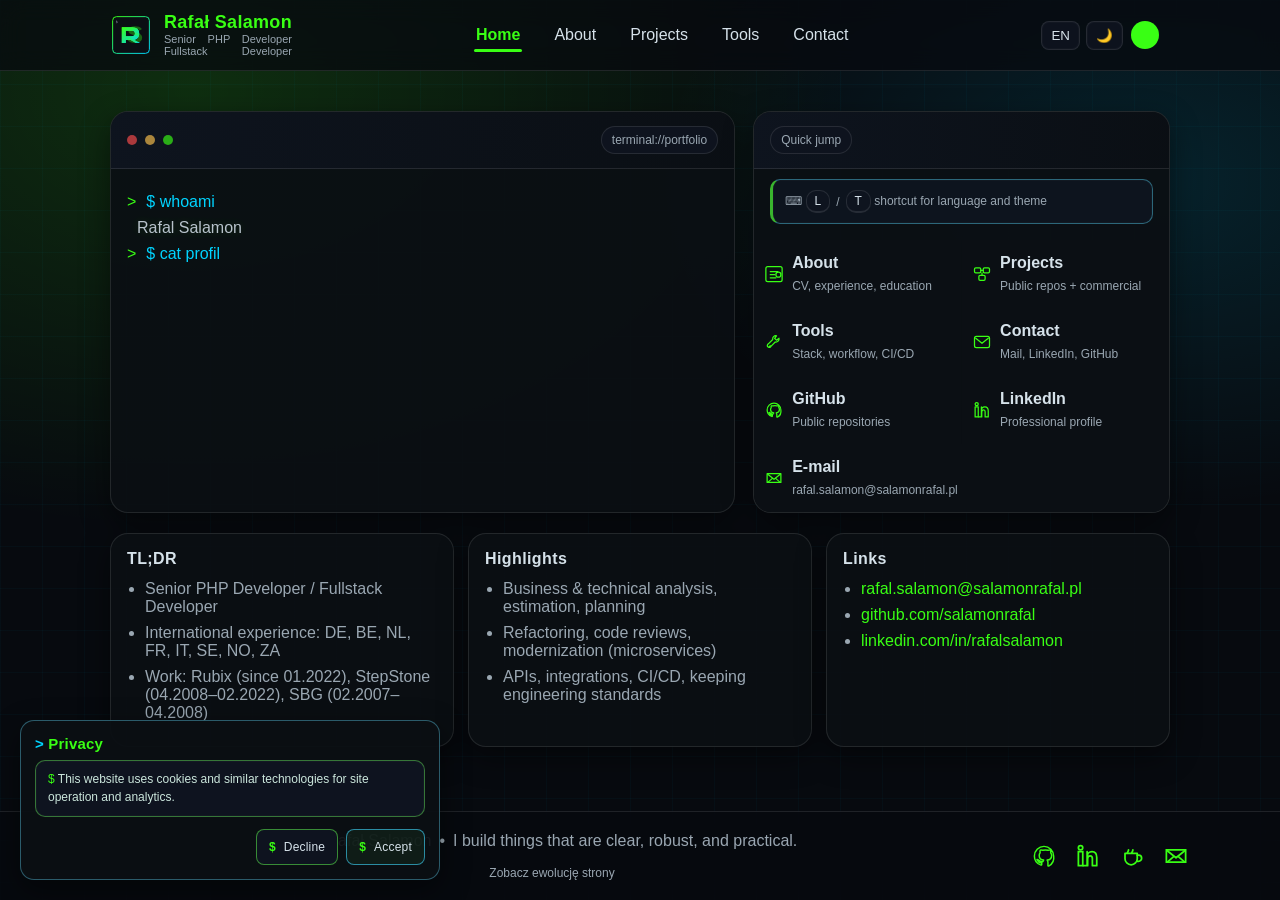
==== commit 95971138: "Add "Buy Me a Coffee" link to footer across multiple pages" ====
--- a/index.html
+++ b/index.html
@@ -194,6 +194,7 @@
       <div class="footer-icons" aria-label="Social links">
         <a class="footer-icon-link" href="https://github.com/salamonrafal" target="_blank" rel="noreferrer" aria-label="GitHub" title="GitHub"><span class="footer-icon" aria-hidden="true"><svg viewBox="0 0 32 32"><path d="M16 5C9.9 5 5 9.9 5 16c0 4.9 3.2 9 7.6 10.4.6.1.8-.3.8-.6v-2.2c-3.1.7-3.8-1.3-3.8-1.3-.5-1.3-1.2-1.7-1.2-1.7-1-.7.1-.7.1-.7 1.1.1 1.7 1.2 1.7 1.2 1 .1 1.7.9 2 1.4.9.2 1.8.2 2.6-.1.1-.7.4-1.3.8-1.7-2.5-.3-5.1-1.2-5.1-5.4 0-1.2.4-2.2 1.1-3-.1-.3-.5-1.4.1-2.9 0 0 .9-.3 3 .1.9-.3 1.9-.4 2.9-.4s2 .1 2.9.4c2.1-.4 3-.1 3-.1.6 1.5.2 2.6.1 2.9.7.8 1.1 1.8 1.1 3 0 4.2-2.6 5.1-5.1 5.4.5.5.9 1.3.9 2.5v3.7c0 .3.2.7.8.6A11 11 0 0 0 27 16c0-6.1-4.9-11-11-11Z" stroke-width="1.7" stroke-linejoin="round"/></svg></span></a>
         <a class="footer-icon-link" href="https://www.linkedin.com/in/rafalsalamon/" target="_blank" rel="noreferrer" aria-label="LinkedIn" title="LinkedIn"><span class="footer-icon" aria-hidden="true"><svg viewBox="0 0 32 32"><rect x="5" y="11" width="5" height="16" stroke-width="2"/><circle cx="7.5" cy="6.5" r="2.5" stroke-width="2"/><path d="M15 11v16M15 17c0-3.3 2.2-6 5.6-6 3.1 0 5.4 2.1 5.4 6.6V27h-5v-8.2c0-1.8-.7-3-2.4-3-1.9 0-3 1.4-3 3.4V27h-5" stroke-width="2" stroke-linecap="round" stroke-linejoin="round"/></svg></span></a>
+        <a class="footer-icon-link" href="https://buymeacoffee.com/salamonrafal" target="_blank" rel="noreferrer" aria-label="Buy Me a Coffee" title="Buy Me a Coffee"><span class="footer-icon" aria-hidden="true"><svg viewBox="0 0 32 32"><path d="M8 13h14v6a7 7 0 0 1-7 7 7 7 0 0 1-7-7Z" stroke-width="2" stroke-linejoin="round"/><path d="M22 15h1.5a3.5 3.5 0 0 1 0 7H22" stroke-width="2" stroke-linecap="round" stroke-linejoin="round"/><path d="M12 9c0 1.7-1.3 2.4-1.3 3.8M17 9c0 1.7-1.3 2.4-1.3 3.8" stroke-width="2" stroke-linecap="round"/></svg></span></a>
         <a class="footer-icon-link" href="mailto:rafal.salamon@salamonrafal.pl" aria-label="E-mail" title="E-mail"><span class="footer-icon" aria-hidden="true"><svg viewBox="0 0 32 32"><path d="M5 9h22v14H5z" stroke-width="2"/><path d="M6 10l10 8 10-8M6 23l7-6M26 23l-7-6" stroke-width="2" stroke-linecap="round" stroke-linejoin="round"/></svg></span></a>
       </div>
     </div>
--- a/assets/css/styles.css
+++ b/assets/css/styles.css
@@ -273,22 +273,25 @@
 .hamburger:focus{outline:3px solid var(--focus); outline-offset:2px;}
 
 .mobile-drawer{
-  position:fixed; top:64px; right:16px; left:16px;
+  position:fixed; top:calc(var(--topbar-height) - 1px); right:16px; left:16px;
   bottom:16px;
+  display:flex;
+  flex-direction:column;
   background: var(--panel);
-  border:1px solid var(--border);
+  border:none;
   border-radius: var(--radius);
   box-shadow: var(--shadow);
   padding:12px;
-  display:none;
   overflow-y:auto;
   overscroll-behavior:contain;
   -webkit-overflow-scrolling: touch;
   z-index:60;
 }
-.mobile-drawer.open{display:block; animation: pop .14s ease-out;}
+.mobile-drawer:not(.open){display:none;}
+.mobile-drawer.open{display:flex; animation: pop .14s ease-out;}
 @keyframes pop{from{transform:translateY(-8px); opacity:.0;}to{transform:translateY(0); opacity:1;}}
-.mobile-drawer a{display:block; padding:12px 12px; border-radius:12px; border:1px solid var(--border); margin:8px 0; color:var(--text); background: color-mix(in oklab, var(--panel-2) 90%, transparent);} 
+.mobile-drawer a{display:block; width:100%; padding:12px 12px; border-top:1px solid var(--border); border-bottom:1px solid var(--border); border-left:none; border-right:none; border-radius:0; margin:0; color:var(--text); background:var(--panel);} 
+.mobile-drawer a + a{border-top:none;}
 .mobile-controls{display:none;}
 
 /* Main */
@@ -326,6 +329,9 @@
   box-shadow: inset 0 0 0 1px rgba(255,255,255,.02);
 }
 .shortcut-keys{
+  display:inline-flex;
+  align-items:center;
+  gap:6px;
   white-space: nowrap;
 }
 .window-dots{display:flex; gap:8px;}
@@ -714,14 +720,28 @@
 }
 
 .timeline-preview{
-  padding:18px 18px 18px 0;
-  display:flex;
-  align-items:center;
+  position:relative;
+  align-self:stretch;
+  padding:18px 18px 18px 18px;
+  display:flex;
+  align-items:center;
+}
+
+.timeline-preview::before{
+  content:"";
+  position:absolute;
+  left:0;
+  top:18px;
+  bottom:18px;
+  width:1px;
+  background:color-mix(in oklab, var(--accent-2) 24%, var(--border));
 }
 
 .timeline-figure{
   margin:0;
-  height:100%;
+  width:100%;
+  display:flex;
+  align-items:center;
 }
 
 .timeline-image-frame{
@@ -810,7 +830,7 @@
   color:var(--text);
   font-size:20px;
   line-height:1.25;
-  background: linear-gradient(180deg, color-mix(in oklab, var(--panel) 97%, transparent), rgba(3, 7, 12, .14));
+  background: linear-gradient(180deg, rgba(3, 7, 12, .14), color-mix(in oklab, var(--panel) 97%, transparent));
   backdrop-filter: blur(10px);
 }
 
@@ -818,18 +838,28 @@
   position:absolute;
   top:50%;
   transform:translateY(-50%);
+  display:flex;
+  align-items:center;
+  justify-content:center;
   width:52px;
   height:52px;
+  padding:0;
   border:1px solid color-mix(in oklab, var(--accent-2) 35%, var(--border));
   border-radius:999px;
   background: color-mix(in oklab, var(--panel) 90%, transparent);
   color:var(--text);
   font:inherit;
   font-size:38px;
-  line-height:1;
+  line-height:0;
   cursor:pointer;
   box-shadow: var(--shadow);
   z-index:2;
+  text-align:center;
+}
+.image-preview-nav-icon{
+  display:block;
+  line-height:1;
+  transform:translateY(-2px);
 }
 .image-preview-prev{
   left:-72px;
@@ -1010,6 +1040,33 @@
   display:none;
 }
 
+[data-theme="light"] .image-preview-meta{
+  background:rgba(233, 237, 242, .84);
+  border-top-color:rgba(13, 21, 32, .08);
+}
+
+[data-theme="light"] .image-preview-title{
+  background:rgba(233, 237, 242, .84);
+}
+
+[data-theme="light"] .image-preview-meta-toggle{
+  top:-1px;
+  background:rgba(233, 237, 242, .84);
+  border-color:rgba(13, 21, 32, .08);
+  border-bottom-color:rgba(233, 237, 242, 1);
+  box-shadow:none;
+  transform:translateY(-100%);
+  backdrop-filter:blur(10px);
+}
+
+[data-theme="dark"] .image-preview-meta-toggle{
+  top:-1px;
+}
+
+[data-theme="light"] .image-preview-meta:not(.is-collapsed) .image-preview-meta-toggle{
+  margin-bottom:-1px;
+}
+
 .image-preview-dialog.is-fullscreen{
   width:calc(100vw - 32px);
 }
@@ -1035,7 +1092,7 @@
     grid-template-columns:minmax(0, 1fr) 250px;
   }
   .timeline-preview{
-    padding:18px 18px 18px 0;
+    padding:18px 18px 18px 18px;
   }
   .image-preview-modal{
     padding:16px;
@@ -1303,6 +1360,17 @@
   .grid-2{grid-template-columns:1fr;}
   .nav{display:none;}
   .hamburger{display:inline-flex; align-items:center; justify-content:center;}
+  .mobile-drawer{
+    left:0;
+    right:0;
+    bottom:0;
+    padding:0 0 12px;
+    border-top:none;
+    border-top-left-radius:0;
+    border-top-right-radius:0;
+    border-bottom-left-radius:0;
+    border-bottom-right-radius:0;
+  }
 }
 
 @media (max-width: 768px){
@@ -1331,15 +1399,35 @@
     display:none;
   }
   .mobile-controls{
-    margin-top:10px;
+    margin:0 12px;
+    margin-top:auto;
+    padding-top:0;
     display:block;
+  }
+  .mobile-controls::before{
+    content:"";
+    display:block;
+    height:1px;
+    background:linear-gradient(90deg, transparent 0%, var(--border) 18%, var(--border) 82%, transparent 100%);
+    margin-bottom:20px;
+  }
+  .mobile-drawer a:last-of-type{
+    margin-bottom:50px;
   }
   .mobile-controls .chip{
     width:100%;
     justify-content:flex-start;
+    padding:12px 12px;
+    border:none;
     box-shadow:none;
   }
+  .mobile-controls .chip.mobile-preferences{
+    margin-top:0;
+    padding-top:0;
+  }
   .mobile-preferences{
+    margin-top:0;
+    padding-top:0;
     display:flex;
     align-items:center;
     gap:8px;
@@ -1402,7 +1490,12 @@
     padding:14px;
   }
   .timeline-preview{
-    padding:14px 14px 14px 0;
+    padding:14px 14px 14px 14px;
+  }
+
+  .timeline-preview::before{
+    top:14px;
+    bottom:14px;
   }
 }
 
@@ -1430,7 +1523,6 @@
   }
   .chip{padding:6px 8px;}
   .actions .chip > span{display:none;}
-  .mobile-drawer{top:106px; left:12px; right:12px;}
   .card-header{padding:12px;}
   .pill{font-size:11px; padding:5px 8px;}
   .timeline-header-command{display:none;}
@@ -1479,6 +1571,10 @@
   }
   .timeline-preview{
     padding:0 14px 14px;
+  }
+
+  .timeline-preview::before{
+    display:none;
   }
   .image-preview-close{
     top:10px;
@@ -1560,7 +1656,6 @@
   .chip{padding:5px 6px;}
   .chip button{padding:6px 8px;}
   .color-input{width:28px; height:28px;}
-  .mobile-drawer{top:100px; left:10px; right:10px;}
 }
 
 @media (max-width: 700px){
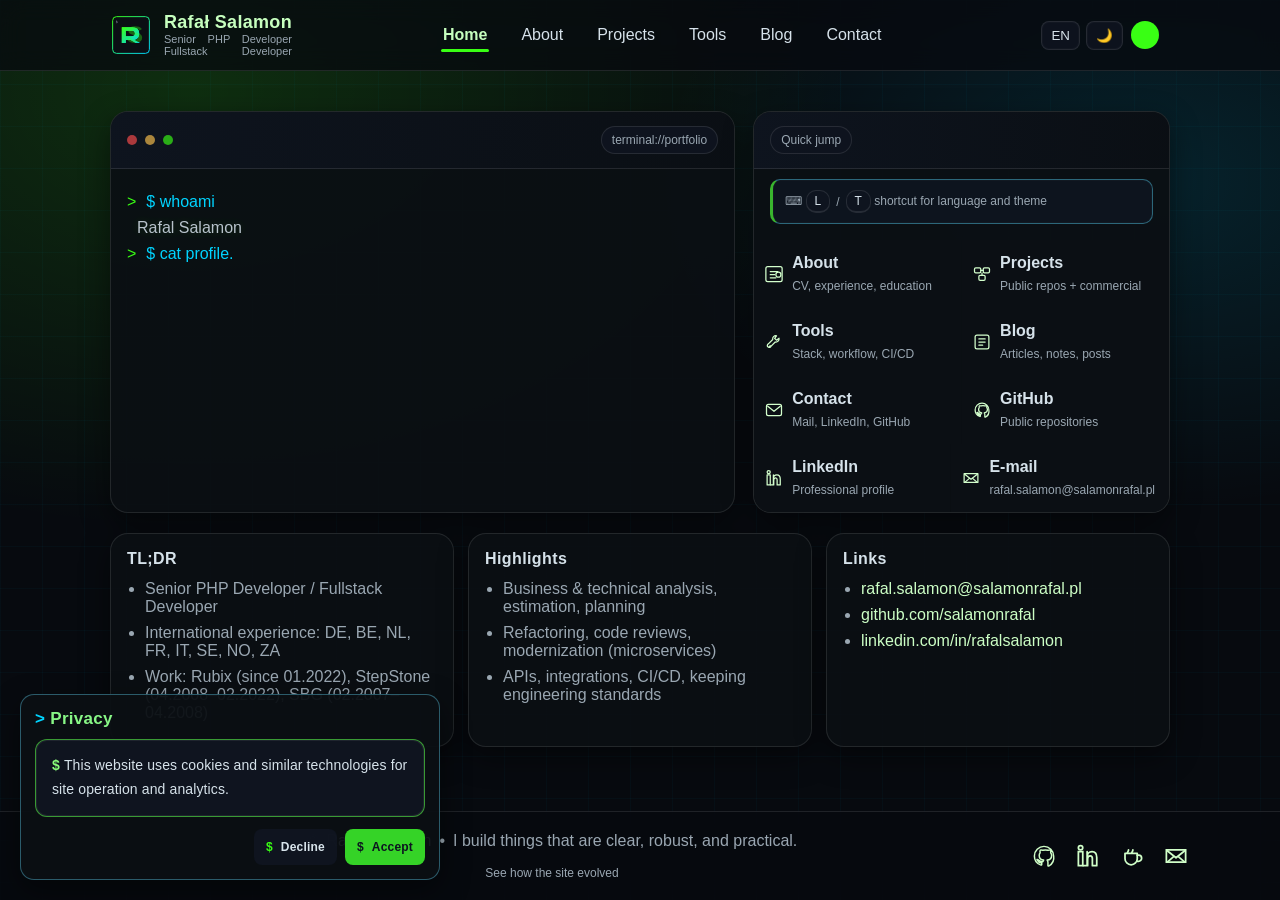
==== commit 1b9c1ab1: "Add Blog link to navigation and update footer translations across all pages; enhance i18n support fo" ====
--- a/index.html
+++ b/index.html
@@ -56,6 +56,7 @@
         <a href="about.html" data-i18n="nav_about">O mnie</a>
         <a href="projects.html" data-i18n="nav_projects">Moje projekty</a>
         <a href="tools.html" data-i18n="nav_tools">Moje narzędzia</a>
+        <a href="https://blog.salamonrafal.pl/" data-i18n="nav_blog">Blog</a>
         <a href="contact.html" data-i18n="nav_contact">Kontakt</a>
       </nav>
 
@@ -77,6 +78,7 @@
     <a href="about.html" data-i18n="nav_about">O mnie</a>
     <a href="projects.html" data-i18n="nav_projects">Moje projekty</a>
     <a href="tools.html" data-i18n="nav_tools">Moje narzędzia</a>
+    <a href="https://blog.salamonrafal.pl/" data-i18n="nav_blog">Blog</a>
     <a href="contact.html" data-i18n="nav_contact">Kontakt</a>
     <div class="mobile-controls">
       <div class="chip mobile-preferences" title="User preferences / Preferencje użytkownika">
@@ -113,6 +115,7 @@
         <a class="big-link" href="about.html"><span class="big-link-icon" aria-hidden="true"><svg viewBox="0 0 32 32"><rect x="3" y="4" width="26" height="24" rx="3"></rect><path d="M10 12h12M10 17h7M10 22h9"></path><circle cx="23" cy="17" r="4"></circle></svg></span><span class="big-link-copy"><strong data-i18n="home_links_about">O mnie</strong><span><span data-lang="pl">CV, doświadczenie, edukacja</span><span data-lang="en" style="display:none">CV, experience, education</span></span></span></a>
         <a class="big-link" href="projects.html"><span class="big-link-icon" aria-hidden="true"><svg viewBox="0 0 32 32"><rect x="4" y="6" width="10" height="8" rx="2"></rect><rect x="18" y="6" width="10" height="8" rx="2"></rect><rect x="11" y="18" width="10" height="8" rx="2"></rect><path d="M14 10h4M16 14v4"></path></svg></span><span class="big-link-copy"><strong data-i18n="home_links_projects">Projekty</strong><span><span data-lang="pl">Publiczne repo + komercyjne</span><span data-lang="en" style="display:none">Public repos + commercial</span></span></span></a>
         <a class="big-link" href="tools.html"><span class="big-link-icon" aria-hidden="true"><svg viewBox="0 0 32 32"><path d="M20 6a5 5 0 0 0-6 6L7 19a3 3 0 1 0 4 4l7-7a5 5 0 0 0 6-6l-4 3-3-3Z"></path><path d="M10 22l-2 2"></path></svg></span><span class="big-link-copy"><strong data-i18n="home_links_tools">Narzędzia</strong><span><span data-lang="pl">Stack, workflow, CI/CD</span><span data-lang="en" style="display:none">Stack, workflow, CI/CD</span></span></span></a>
+        <a class="big-link" href="https://blog.salamonrafal.pl/"><span class="big-link-icon" aria-hidden="true"><svg viewBox="0 0 32 32"><rect x="5" y="5" width="22" height="22" rx="3"></rect><path d="M11 11h10M11 16h10M11 21h6"></path></svg></span><span class="big-link-copy"><strong data-i18n="home_links_blog">Blog</strong><span><span data-lang="pl">Artykuły, notatki, wpisy</span><span data-lang="en" style="display:none">Articles, notes, posts</span></span></span></a>
         <a class="big-link" href="contact.html"><span class="big-link-icon" aria-hidden="true"><svg viewBox="0 0 32 32"><rect x="4" y="7" width="24" height="18" rx="3"></rect><path d="M6 10l10 8 10-8"></path></svg></span><span class="big-link-copy"><strong data-i18n="home_links_contact">Kontakt</strong><span><span data-lang="pl">Mail, LinkedIn, GitHub</span><span data-lang="en" style="display:none">Mail, LinkedIn, GitHub</span></span></span></a>
         <a class="big-link" href="https://github.com/salamonrafal" target="_blank" rel="noreferrer"><span class="big-link-icon" aria-hidden="true"><svg viewBox="0 0 32 32"><path d="M16 5C9.9 5 5 9.9 5 16c0 4.9 3.2 9 7.6 10.4.6.1.8-.3.8-.6v-2.2c-3.1.7-3.8-1.3-3.8-1.3-.5-1.3-1.2-1.7-1.2-1.7-1-.7.1-.7.1-.7 1.1.1 1.7 1.2 1.7 1.2 1 .1 1.7.9 2 1.4.9.2 1.8.2 2.6-.1.1-.7.4-1.3.8-1.7-2.5-.3-5.1-1.2-5.1-5.4 0-1.2.4-2.2 1.1-3-.1-.3-.5-1.4.1-2.9 0 0 .9-.3 3 .1.9-.3 1.9-.4 2.9-.4s2 .1 2.9.4c2.1-.4 3-.1 3-.1.6 1.5.2 2.6.1 2.9.7.8 1.1 1.8 1.1 3 0 4.2-2.6 5.1-5.1 5.4.5.5.9 1.3.9 2.5v3.7c0 .3.2.7.8.6A11 11 0 0 0 27 16c0-6.1-4.9-11-11-11Z"></path></svg></span><span class="big-link-copy"><strong data-i18n="home_links_github">GitHub</strong><span><span data-lang="pl">Publiczne repozytoria</span><span data-lang="en" style="display:none">Public repositories</span></span></span></a>
         <a class="big-link" href="https://www.linkedin.com/in/rafalsalamon/" target="_blank" rel="noreferrer"><span class="big-link-icon" aria-hidden="true"><svg viewBox="0 0 32 32"><rect x="5" y="11" width="5" height="16"></rect><circle cx="7.5" cy="6.5" r="2.5"></circle><path d="M15 11v16M15 17c0-3.3 2.2-6 5.6-6 3.1 0 5.4 2.1 5.4 6.6V27h-5v-8.2c0-1.8-.7-3-2.4-3-1.9 0-3 1.4-3 3.4V27h-5"></path></svg></span><span class="big-link-copy"><strong data-i18n="home_links_linkedin">LinkedIn</strong><span><span data-lang="pl">Profil zawodowy</span><span data-lang="en" style="display:none">Professional profile</span></span></span></a>
@@ -189,7 +192,7 @@
         <span>•</span>
         <span data-i18n="footer">Tworzę rzeczy, które są czytelne, solidne i praktyczne.</span>
         <span class="footer-break" aria-hidden="true"></span>
-        <a class="footer-sub-link" href="evaluation.html">Zobacz ewolucję strony</a>
+      <a class="footer-sub-link" href="evaluation.html" data-i18n="footer_evolution">Zobacz ewolucję strony</a>
       </div>
       <div class="footer-icons" aria-label="Social links">
         <a class="footer-icon-link" href="https://github.com/salamonrafal" target="_blank" rel="noreferrer" aria-label="GitHub" title="GitHub"><span class="footer-icon" aria-hidden="true"><svg viewBox="0 0 32 32"><path d="M16 5C9.9 5 5 9.9 5 16c0 4.9 3.2 9 7.6 10.4.6.1.8-.3.8-.6v-2.2c-3.1.7-3.8-1.3-3.8-1.3-.5-1.3-1.2-1.7-1.2-1.7-1-.7.1-.7.1-.7 1.1.1 1.7 1.2 1.7 1.2 1 .1 1.7.9 2 1.4.9.2 1.8.2 2.6-.1.1-.7.4-1.3.8-1.7-2.5-.3-5.1-1.2-5.1-5.4 0-1.2.4-2.2 1.1-3-.1-.3-.5-1.4.1-2.9 0 0 .9-.3 3 .1.9-.3 1.9-.4 2.9-.4s2 .1 2.9.4c2.1-.4 3-.1 3-.1.6 1.5.2 2.6.1 2.9.7.8 1.1 1.8 1.1 3 0 4.2-2.6 5.1-5.1 5.4.5.5.9 1.3.9 2.5v3.7c0 .3.2.7.8.6A11 11 0 0 0 27 16c0-6.1-4.9-11-11-11Z" stroke-width="1.7" stroke-linejoin="round"/></svg></span></a>
--- a/assets/css/styles.css
+++ b/assets/css/styles.css
@@ -6,13 +6,18 @@
   --text: #d6e2ea;
   --muted: #9aa7b2;
   --accent: #39ff14;
+  --accent-contrast: #0d1520;
+  --topbar-accent-strong: color-mix(in oklab, var(--accent) 38%, white 62%);
   --accent-2: #00d4ff;
   --danger:#ff4d4d;
   --border: rgba(255,255,255,.10);
   --shadow: 0 10px 30px rgba(0,0,0,.45);
   --radius: 18px;
   --link: #39ff14;
+  --link-contrast: color-mix(in oklab, var(--accent) 34%, white 66%);
   --link-bg: rgba(57,255,20,.12);
+  --footer-icon-contrast: color-mix(in oklab, var(--accent) 32%, white 68%);
+  --shortcut-icon-contrast: color-mix(in oklab, var(--accent) 30%, white 70%);
   --scan: rgba(57,255,20,.06);
   --grid: rgba(0,212,255,.06);
   --focus: rgba(0,212,255,.45);
@@ -33,7 +38,11 @@
   --scan: rgba(0,212,255,.08);
   --grid: rgba(13,21,32,.05);
   --link:#0b66ff;
+  --link-contrast: color-mix(in oklab, var(--accent) 60%, #0d1520 40%);
   --link-bg: rgba(11,102,255,.10);
+  --footer-icon-contrast: color-mix(in oklab, var(--accent) 62%, #0d1520 38%);
+  --shortcut-icon-contrast: color-mix(in oklab, var(--accent) 64%, #0d1520 36%);
+  --topbar-accent-strong: color-mix(in oklab, var(--accent) 58%, #0d1520 42%);
 }
 
 *{box-sizing:border-box;}
@@ -91,7 +100,7 @@
 
 @keyframes scan{from{transform:translateY(-40vh);}to{transform:translateY(120vh);}}
 
-a{color:var(--link); text-decoration:none;}
+a{color:var(--link-contrast); text-decoration:none;}
 a:hover{ text-decoration:underline; }
 
 .container{max-width:var(--maxw); margin:0 auto; padding: 20px; width:100%;}
@@ -125,6 +134,7 @@
   display:block;
   font-size:18px;
   letter-spacing:.3px;
+  color:var(--topbar-accent-strong);
   white-space:nowrap;
   overflow:hidden;
   text-overflow:ellipsis;
@@ -152,7 +162,7 @@
   transition: background-color .18s ease, border-color .18s ease, color .18s ease, box-shadow .18s ease;
 }
 .nav a.active{
-  color:var(--accent);
+  color:var(--topbar-accent-strong);
   font-weight:700;
   background:transparent;
   box-shadow:none;
@@ -389,7 +399,7 @@
   width:20px;
   height:20px;
   margin-top:0;
-  color:var(--accent);
+  color:var(--shortcut-icon-contrast);
 }
 .big-link-icon svg{
   width:20px;
@@ -463,38 +473,82 @@
 .list ul{margin:0; padding-left:18px; color:var(--muted);} 
 .list li{margin:8px 0;}
 
-.project-card{padding:16px;}
+.project-card{
+  display:flex;
+  flex-direction:column;
+  height:100%;
+  padding:16px;
+}
 .project-card h3{margin:0 0 8px; font-size:14px;}
+.project-card p{
+  margin-top:0;
+  display:-webkit-box;
+  -webkit-box-orient:vertical;
+  -webkit-line-clamp:3;
+  overflow:hidden;
+}
 .tags{display:flex; flex-wrap:wrap; gap:8px; margin:10px 0 14px;}
 .tag{font-size:12px; padding:4px 10px; border-radius:999px; border:1px solid var(--border); background: color-mix(in oklab, var(--panel-2) 90%, transparent); color:var(--muted);}
-.project-actions{display:flex; gap:10px; flex-wrap:wrap;}
+.project-actions{
+  position:relative;
+  display:flex;
+  gap:10px;
+  flex-wrap:wrap;
+  justify-content:flex-end;
+  margin-top:auto;
+  padding-top:14px;
+}
+.project-actions::before{
+  content:"";
+  position:absolute;
+  top:0;
+  left:0;
+  right:0;
+  height:1px;
+  background:linear-gradient(
+    90deg,
+    transparent 0%,
+    color-mix(in oklab, var(--text) 18%, var(--border)) 18%,
+    color-mix(in oklab, var(--text) 18%, var(--border)) 82%,
+    transparent 100%
+  );
+}
 .btn{
   display:inline-flex; align-items:center; justify-content:center;
   gap:8px;
-  padding:10px 12px;
+  min-height:36px;
+  padding:7px 12px;
   border-radius:12px;
-  border:1px solid color-mix(in oklab, var(--accent-2) 30%, var(--border));
-  background: color-mix(in oklab, var(--panel-2) 88%, transparent);
-  color:var(--text);
+  border:none;
+  background: var(--accent);
+  color:var(--accent-contrast);
+  font-size:14px;
+  font-weight:700;
   text-decoration:none;
   cursor:pointer;
-}
-.btn.primary{border-color: color-mix(in oklab, var(--accent) 45%, var(--border)); background: color-mix(in oklab, var(--link-bg) 75%, var(--panel) 25%);} 
+  line-height:1.2;
+}
+.btn.primary{border:none; background: var(--accent);} 
 .btn:hover{text-decoration:none;} 
 
 .method-icon{
   display:inline-flex;
   align-items:center;
   justify-content:center;
-  min-width:24px;
-  height:24px;
+  min-width:28px;
+  height:28px;
   padding:0 6px;
   border-radius:8px;
   border:1px solid var(--border);
   background: color-mix(in oklab, var(--panel) 88%, transparent);
   color:var(--muted);
-  font-size:11px;
+  font-size:13px;
   line-height:1;
+}
+.btn .method-icon{
+  border:none;
+  background:inherit;
+  color:inherit;
 }
 
 .button-group{
@@ -502,6 +556,7 @@
   align-items:stretch;
 }
 .button-group > .btn{
+  position:relative;
   border-radius:0;
 }
 .button-group > .btn:first-child{
@@ -513,7 +568,17 @@
   border-bottom-right-radius:12px;
 }
 .button-group > .btn + .btn{
-  margin-left:-1px;
+  margin-left:0;
+}
+.button-group > .btn + .btn::before{
+  content:"";
+  position:absolute;
+  left:0;
+  top:10px;
+  bottom:10px;
+  width:1px;
+  background: color-mix(in oklab, var(--text) 72%, var(--accent) 28%);
+  pointer-events:none;
 }
 
 .copy-icon-btn{
@@ -549,6 +614,13 @@
 
 .form{padding:16px;}
 .field{display:flex; flex-direction:column; gap:8px; margin:12px 0;}
+.form-actions{
+  display:flex;
+  gap:10px;
+  flex-wrap:wrap;
+  justify-content:flex-end;
+  margin-top:16px;
+}
 label{font-size:12px; color:var(--muted);} 
 input, textarea{
   font-family:inherit;
@@ -1176,7 +1248,7 @@
   display:inline-flex;
   align-items:center;
   justify-content:center;
-  color:var(--accent);
+  color:var(--footer-icon-contrast);
   text-decoration:none;
 }
 .footer-icon-link:hover{ text-decoration:none; }
@@ -1292,10 +1364,10 @@
   transform: translateY(8px);
 }
 .privacy-popup-title{
-  margin: 0 0 8px;
-  font-size: 15px;
-  color: var(--accent);
-  letter-spacing: .2px;
+  margin: 0 0 10px;
+  font-size: 17px;
+  color: color-mix(in oklab, var(--accent) 64%, var(--text) 36%);
+  letter-spacing: .3px;
 }
 .privacy-popup-title::before{
   content: "> ";
@@ -1303,18 +1375,21 @@
 }
 .privacy-popup-text{
   margin: 0;
-  padding: 10px 12px;
-  border: 1px solid color-mix(in oklab, var(--accent) 35%, var(--border));
-  border-radius: 10px;
-  background: color-mix(in oklab, var(--panel-2) 94%, transparent);
-  color: color-mix(in oklab, var(--text) 90%, var(--accent) 10%);
-  font-size: 12px;
-  line-height: 1.45;
-  box-shadow: inset 0 0 0 1px rgba(255,255,255,.02);
+  padding: 14px 16px;
+  border: 1px solid color-mix(in oklab, var(--accent) 52%, var(--border));
+  border-radius: 12px;
+  background: color-mix(in oklab, var(--panel-2) 90%, var(--panel) 10%);
+  color: var(--text);
+  font-size: 14px;
+  font-weight: 500;
+  line-height: 1.7;
+  letter-spacing: .12px;
+  box-shadow: inset 0 0 0 1px color-mix(in oklab, var(--border) 65%, transparent);
 }
 .privacy-popup-text::before{
   content: "$ ";
-  color: var(--accent);
+  color: color-mix(in oklab, var(--accent) 72%, white 28%);
+  font-weight: 700;
 }
 .privacy-popup-actions{
   display: flex;
@@ -1326,6 +1401,7 @@
   border-radius: 8px;
   border-color: color-mix(in oklab, var(--accent) 45%, var(--border));
   background: color-mix(in oklab, var(--panel-2) 94%, transparent);
+  color: color-mix(in oklab, var(--text) 94%, white 6%);
   font-size: 12px;
   letter-spacing: .2px;
 }
@@ -1334,13 +1410,21 @@
   color: var(--accent);
   font-weight: 700;
 }
+.privacy-popup-actions .btn.primary::before{
+  color: var(--accent-contrast);
+}
 .privacy-popup-actions .btn.primary{
-  border-color: color-mix(in oklab, var(--accent-2) 55%, var(--border));
-  background: color-mix(in oklab, var(--link-bg) 62%, var(--panel) 38%);
+  border-color: color-mix(in oklab, var(--accent) 72%, var(--border));
+  background: color-mix(in oklab, var(--accent) 84%, var(--panel) 16%);
+  color: var(--accent-contrast);
 }
 .privacy-popup-actions .btn:hover{
   background: color-mix(in oklab, var(--panel) 85%, white 15%);
   border-color: var(--accent-2);
+}
+.privacy-popup-actions .btn.primary:hover{
+  background: color-mix(in oklab, var(--accent) 88%, white 12%);
+  border-color: color-mix(in oklab, var(--accent) 82%, white 18%);
 }
 .privacy-popup-actions .btn:focus-visible{
   outline: 2px solid color-mix(in oklab, var(--accent-2) 55%, var(--focus));
